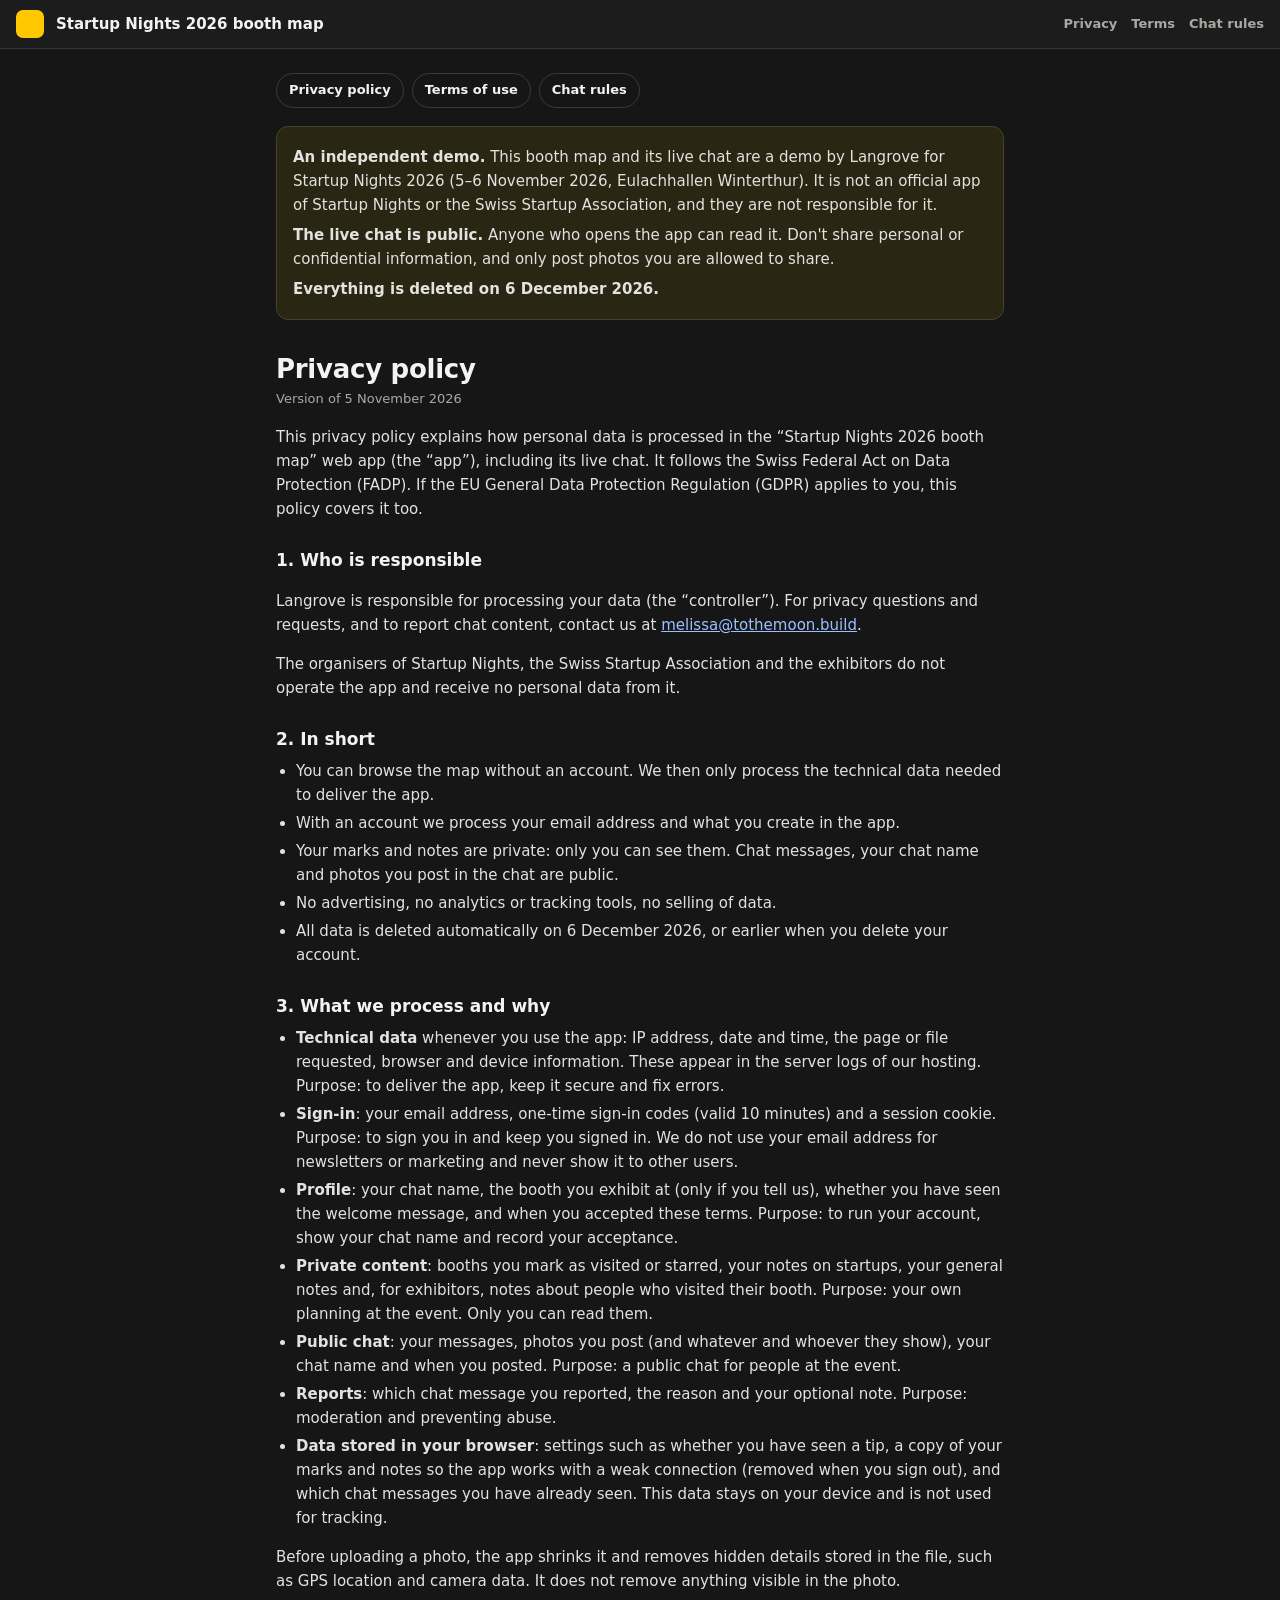
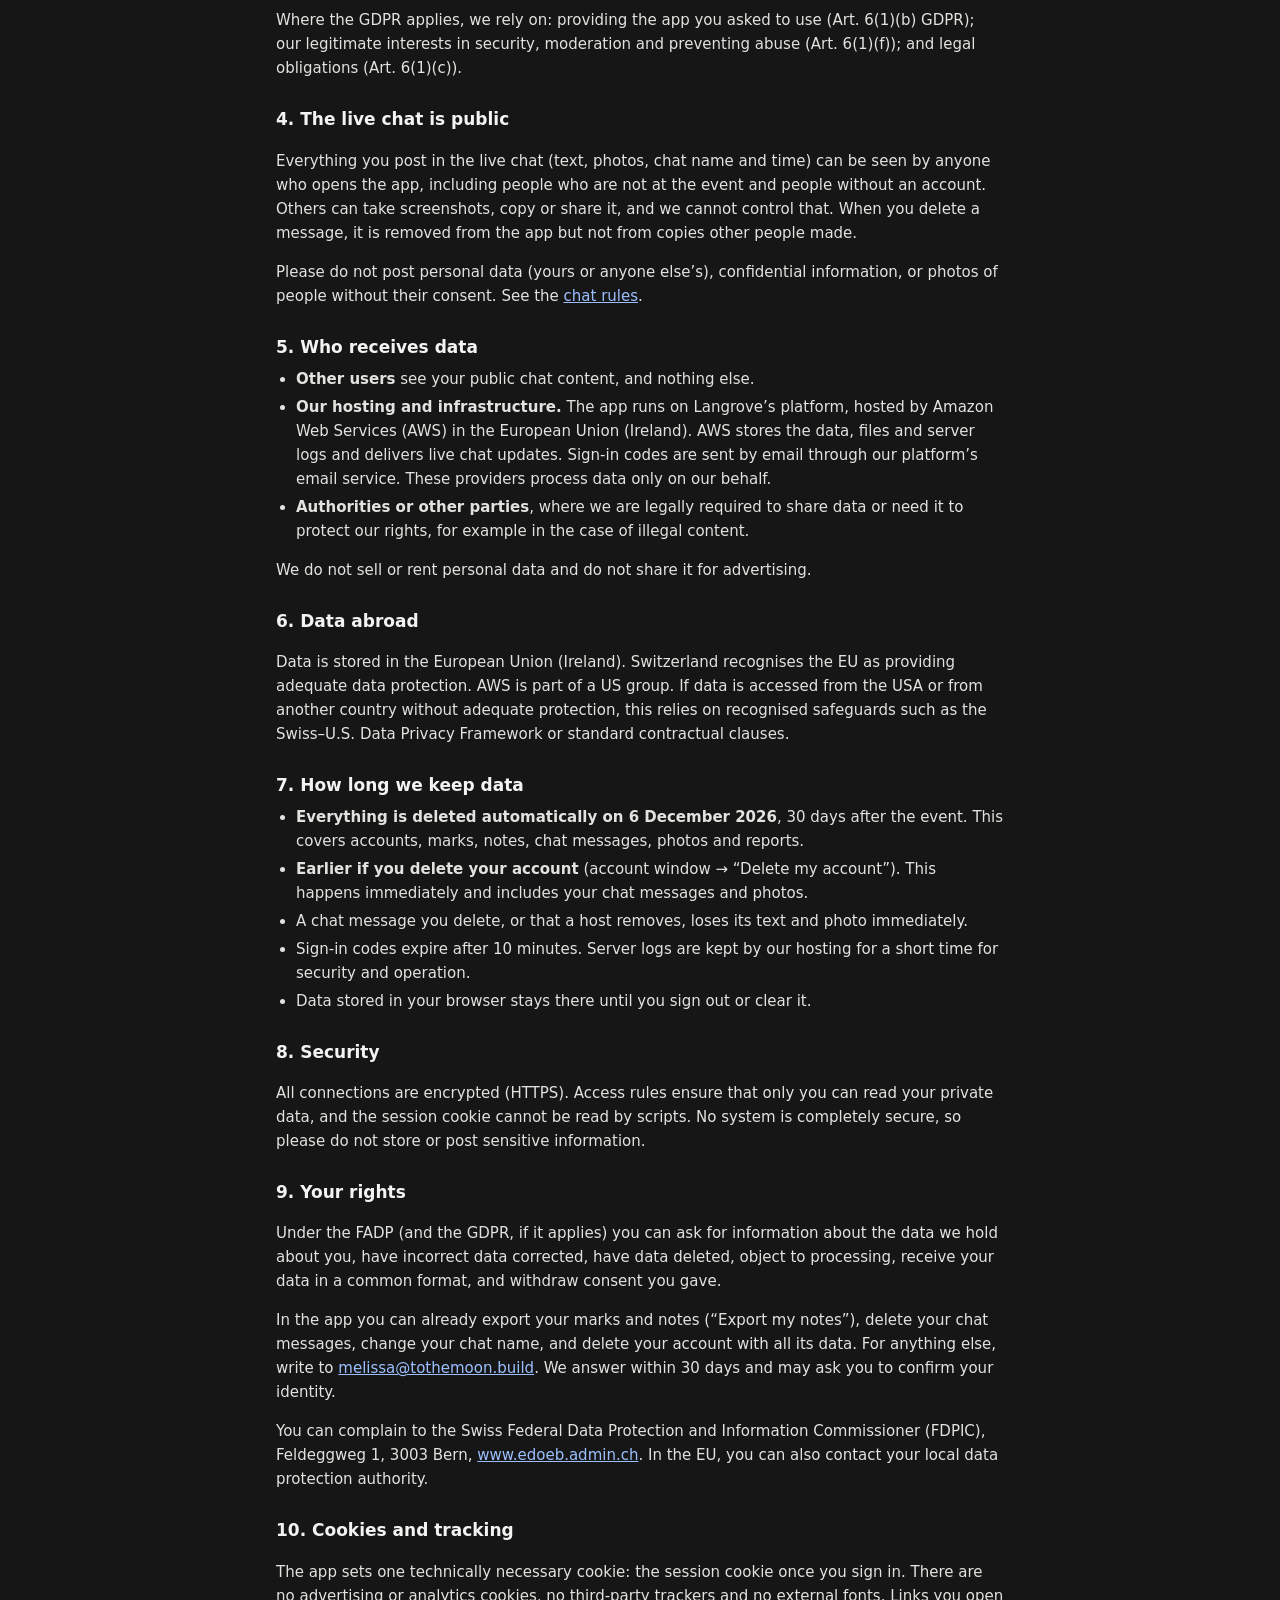
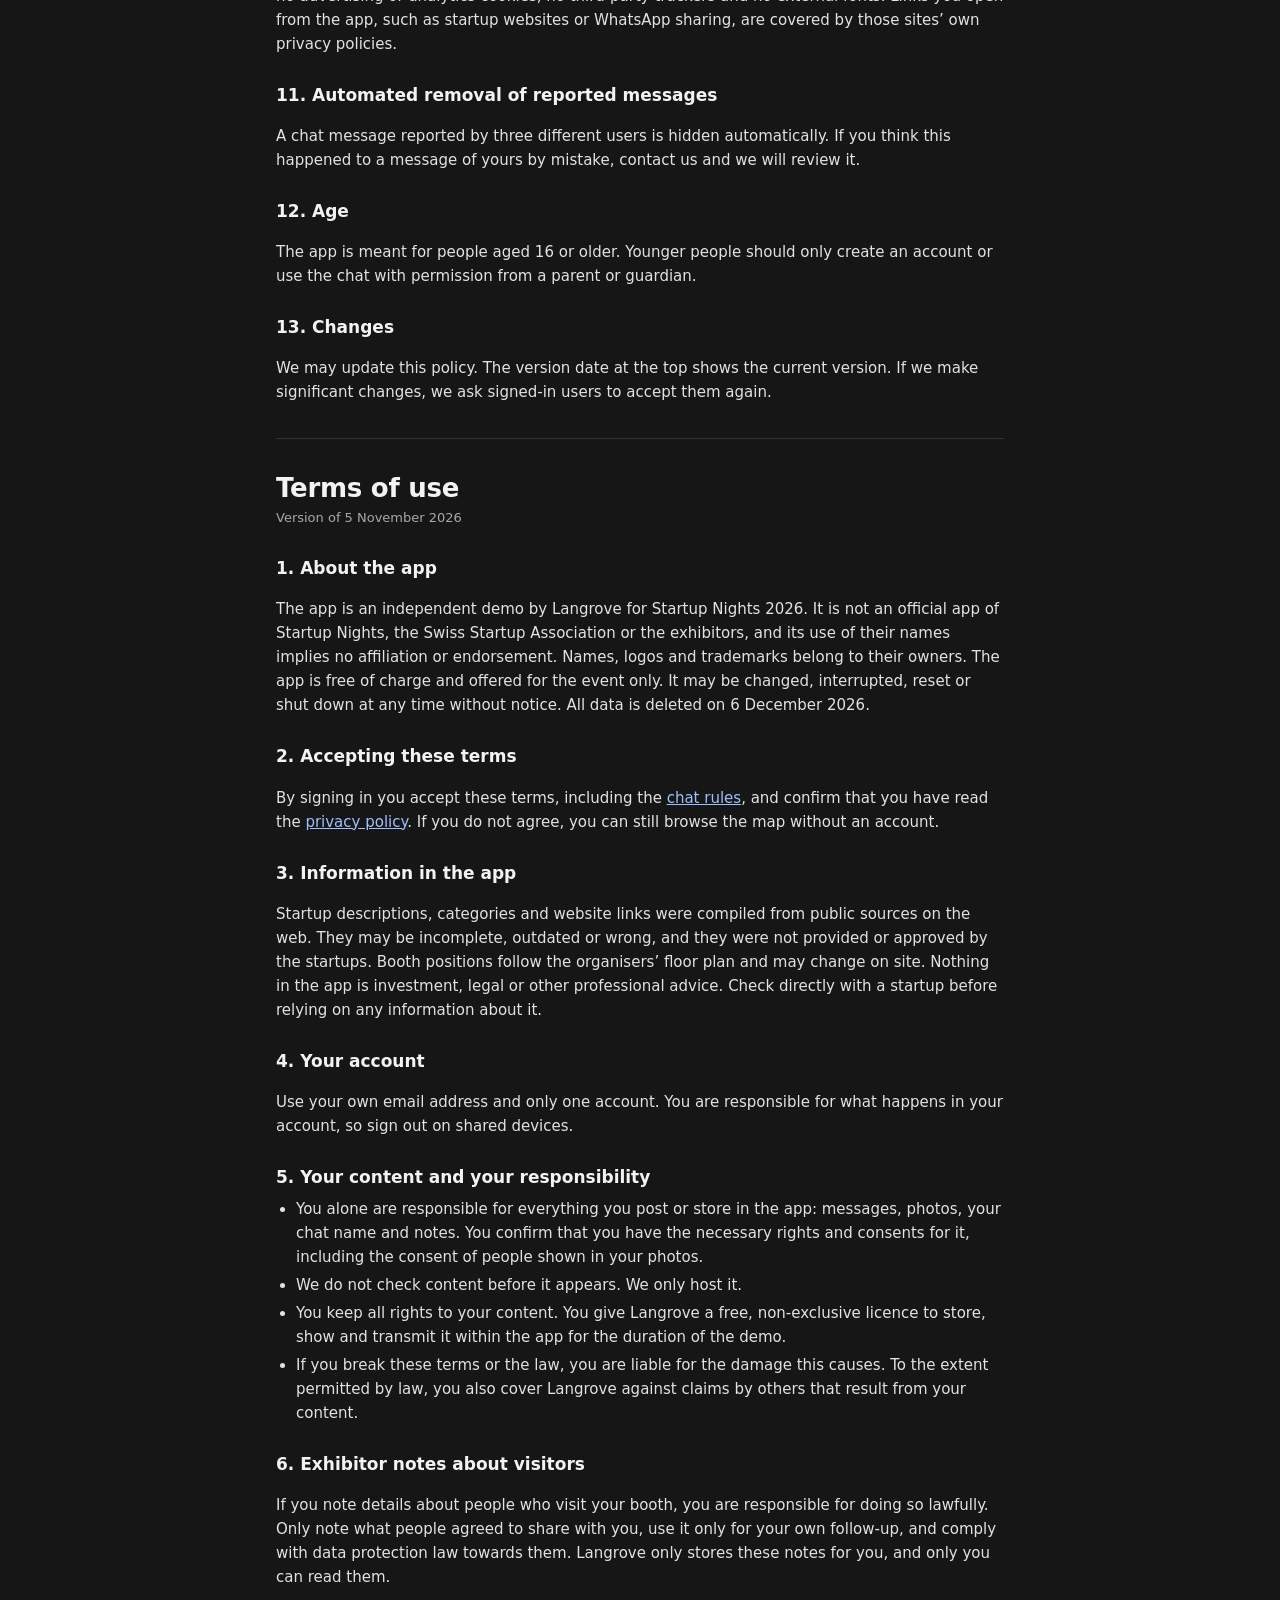
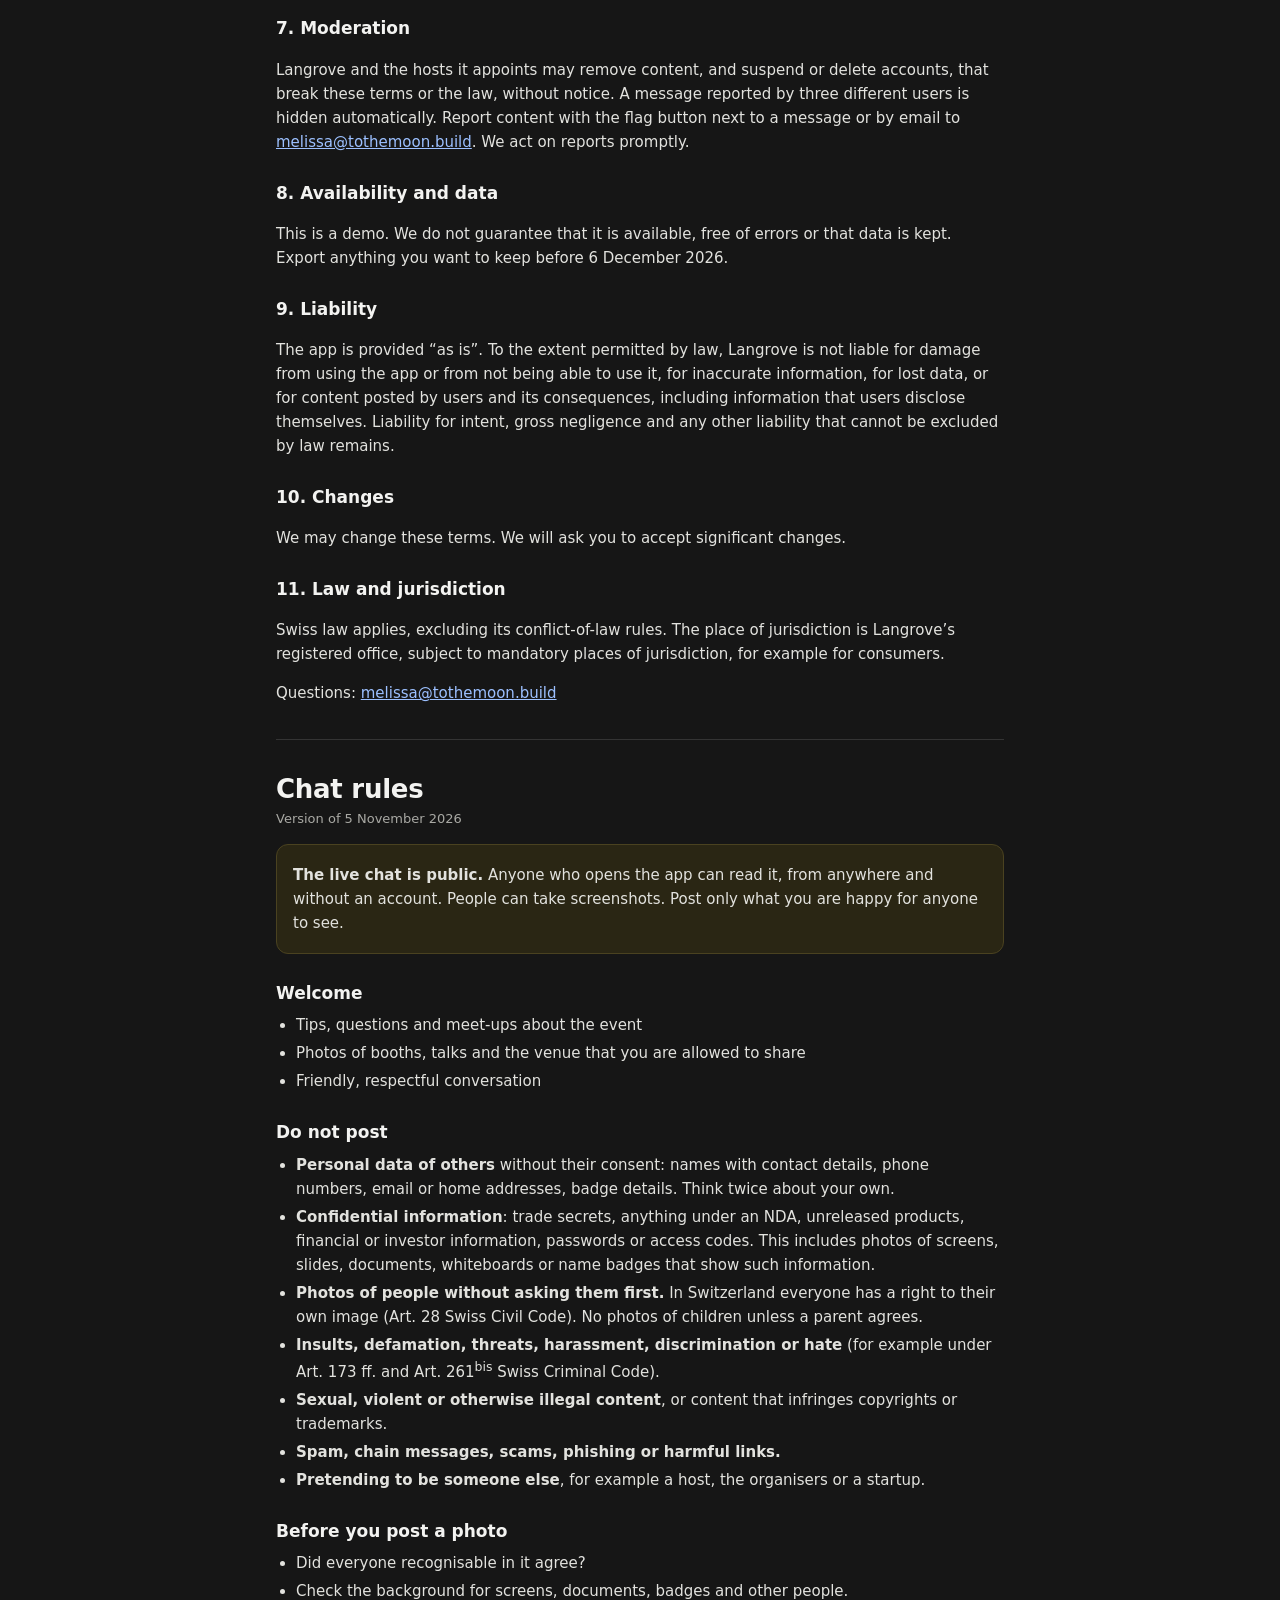
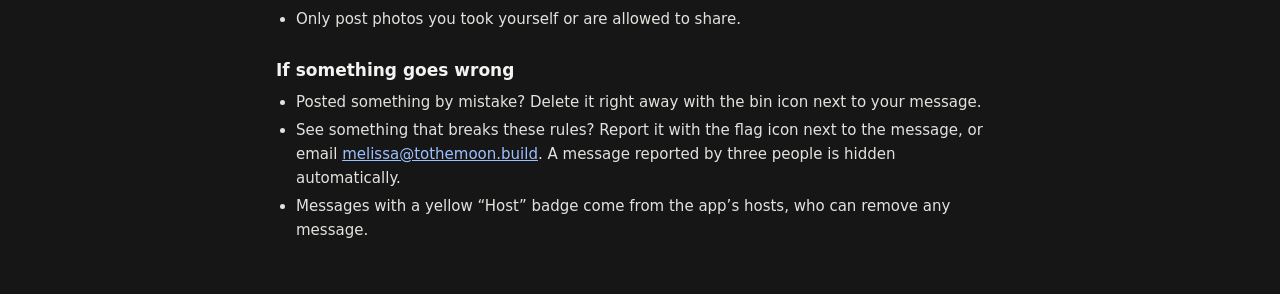
==== site/legal.html @ f0563b18 "Add privacy policy, terms, chat rules, reporting and data deletion legal.html holds a privacy policy" ====
<!doctype html>
<html lang="en">
<head>
  <meta charset="utf-8">
  <meta name="viewport" content="width=device-width, initial-scale=1, viewport-fit=cover">
  <title>Privacy, terms and chat rules · Startup Nights 2026 booth map</title>
  <meta name="description" content="Privacy policy, terms of use and chat rules of the Startup Nights 2026 booth map, an independent demo by Langrove.">
  <meta name="theme-color" content="#1c1c1c">
  <link rel="icon" href="data:image/svg+xml,%3Csvg xmlns='http://www.w3.org/2000/svg' viewBox='0 0 32 32'%3E%3Crect width='32' height='32' rx='7' fill='%231c1c1c'/%3E%3Crect x='7' y='7' width='8' height='8' rx='2' fill='%23ffc800'/%3E%3Crect x='17' y='7' width='8' height='8' rx='2' fill='%232ebd6b'/%3E%3Crect x='7' y='17' width='8' height='8' rx='2' fill='%234c8dff'/%3E%3Crect x='17' y='17' width='8' height='8' rx='2' fill='%23ffc800'/%3E%3C/svg%3E">
  <style>
    :root { color-scheme: dark; --bg: #161616; --text: #f3f3f1; --muted: #a9a9a4; --line: #343434; --accent: #ffc800; }
    * { box-sizing: border-box; }
    html { scroll-padding-top: 76px; }
    body { margin: 0; background: var(--bg); color: var(--text); font: 15px/1.6 "Inter", "Segoe UI", system-ui, -apple-system, Roboto, sans-serif; -webkit-font-smoothing: antialiased; }
    .page-head { position: sticky; top: 0; z-index: 1; display: flex; align-items: center; gap: 12px; padding: max(10px, env(safe-area-inset-top)) 16px 10px; background: #1c1c1c; border-bottom: 1px solid var(--line); }
    .page-head .mark { width: 28px; height: 28px; border-radius: 7px; background: var(--accent); flex: 0 0 auto; }
    .page-head a { color: var(--text); text-decoration: none; font-weight: 700; }
    .page-head nav { margin-left: auto; display: flex; gap: 14px; font-size: 13px; }
    .page-head nav a { color: var(--muted); font-weight: 600; }
    .wrap { max-width: 760px; margin: 0 auto; padding: 8px 16px calc(40px + env(safe-area-inset-bottom)); }
    @media (max-width: 520px) { .page-head nav { display: none; } }
  </style>
  <style id="legal-style">
    .legal-doc h1 { font-size: 26px; line-height: 1.2; margin: 34px 0 4px; letter-spacing: -0.01em; }
    .legal-doc h1:first-child { margin-top: 18px; }
    .legal-doc h2 { font-size: 17px; margin: 26px 0 6px; }
    .legal-doc p, .legal-doc li { color: #e2e2de; }
    .legal-doc ul { padding-left: 20px; margin: 6px 0 12px; }
    .legal-doc li { margin: 4px 0; }
    .legal-doc a { color: #9cc0ff; }
    .legal-doc .version { color: var(--muted, #a9a9a4); font-size: 13px; margin: 0 0 14px; }
    .legal-doc .box { border: 1px solid #4a4220; background: #2a2614; border-radius: 12px; padding: 12px 16px; margin: 14px 0; }
    .legal-doc .box p { margin: 6px 0; }
    .legal-doc .toc { display: flex; flex-wrap: wrap; gap: 8px; margin: 12px 0 4px; padding: 0; list-style: none; }
    .legal-doc .toc a { display: inline-block; padding: 6px 12px; border: 1px solid #3a3a3a; border-radius: 99px; color: var(--text, #f3f3f1); text-decoration: none; font-size: 13px; font-weight: 600; }
    .legal-doc hr { border: 0; border-top: 1px solid #343434; margin: 34px 0 0; }
  </style>
</head>
<body>
  <header class="page-head">
    <span class="mark" aria-hidden="true"></span>
    <a href="./">Startup Nights 2026 booth map</a>
    <nav aria-label="Sections"><a href="#privacy">Privacy</a><a href="#terms">Terms</a><a href="#chat-rules">Chat rules</a></nav>
  </header>
  <div class="wrap">
  <main id="legal" class="legal-doc">

<ul class="toc" aria-label="Contents">
  <li><a href="#privacy">Privacy policy</a></li>
  <li><a href="#terms">Terms of use</a></li>
  <li><a href="#chat-rules">Chat rules</a></li>
</ul>

<div class="box">
  <p><strong>An independent demo.</strong> This booth map and its live chat are a demo by Langrove for Startup Nights 2026 (5–6 November 2026, Eulachhallen Winterthur). It is not an official app of Startup Nights or the Swiss Startup Association, and they are not responsible for it.</p>
  <p><strong>The live chat is public.</strong> Anyone who opens the app can read it. Don't share personal or confidential information, and only post photos you are allowed to share.</p>
  <p><strong>Everything is deleted on 6 December 2026.</strong></p>
</div>

<!-- ============================== PRIVACY ============================== -->
<h1 id="privacy">Privacy policy</h1>
<p class="version">Version of 5 November 2026</p>

<p>This privacy policy explains how personal data is processed in the “Startup Nights 2026 booth map” web app (the “app”), including its live chat. It follows the Swiss Federal Act on Data Protection (FADP). If the EU General Data Protection Regulation (GDPR) applies to you, this policy covers it too.</p>

<h2>1. Who is responsible</h2>
<p>Langrove is responsible for processing your data (the “controller”). For privacy questions and requests, and to report chat content, contact us at <a href="mailto:melissa@tothemoon.build">melissa@tothemoon.build</a>.</p>
<p>The organisers of Startup Nights, the Swiss Startup Association and the exhibitors do not operate the app and receive no personal data from it.</p>

<h2>2. In short</h2>
<ul>
  <li>You can browse the map without an account. We then only process the technical data needed to deliver the app.</li>
  <li>With an account we process your email address and what you create in the app.</li>
  <li>Your marks and notes are private: only you can see them. Chat messages, your chat name and photos you post in the chat are public.</li>
  <li>No advertising, no analytics or tracking tools, no selling of data.</li>
  <li>All data is deleted automatically on 6 December 2026, or earlier when you delete your account.</li>
</ul>

<h2>3. What we process and why</h2>
<ul>
  <li><strong>Technical data</strong> whenever you use the app: IP address, date and time, the page or file requested, browser and device information. These appear in the server logs of our hosting. Purpose: to deliver the app, keep it secure and fix errors.</li>
  <li><strong>Sign-in</strong>: your email address, one-time sign-in codes (valid 10 minutes) and a session cookie. Purpose: to sign you in and keep you signed in. We do not use your email address for newsletters or marketing and never show it to other users.</li>
  <li><strong>Profile</strong>: your chat name, the booth you exhibit at (only if you tell us), whether you have seen the welcome message, and when you accepted these terms. Purpose: to run your account, show your chat name and record your acceptance.</li>
  <li><strong>Private content</strong>: booths you mark as visited or starred, your notes on startups, your general notes and, for exhibitors, notes about people who visited their booth. Purpose: your own planning at the event. Only you can read them.</li>
  <li><strong>Public chat</strong>: your messages, photos you post (and whatever and whoever they show), your chat name and when you posted. Purpose: a public chat for people at the event.</li>
  <li><strong>Reports</strong>: which chat message you reported, the reason and your optional note. Purpose: moderation and preventing abuse.</li>
  <li><strong>Data stored in your browser</strong>: settings such as whether you have seen a tip, a copy of your marks and notes so the app works with a weak connection (removed when you sign out), and which chat messages you have already seen. This data stays on your device and is not used for tracking.</li>
</ul>
<p>Before uploading a photo, the app shrinks it and removes hidden details stored in the file, such as GPS location and camera data. It does not remove anything visible in the photo.</p>
<p>Where the GDPR applies, we rely on: providing the app you asked to use (Art. 6(1)(b) GDPR); our legitimate interests in security, moderation and preventing abuse (Art. 6(1)(f)); and legal obligations (Art. 6(1)(c)).</p>

<h2>4. The live chat is public</h2>
<p>Everything you post in the live chat (text, photos, chat name and time) can be seen by anyone who opens the app, including people who are not at the event and people without an account. Others can take screenshots, copy or share it, and we cannot control that. When you delete a message, it is removed from the app but not from copies other people made.</p>
<p>Please do not post personal data (yours or anyone else’s), confidential information, or photos of people without their consent. See the <a href="#chat-rules">chat rules</a>.</p>

<h2>5. Who receives data</h2>
<ul>
  <li><strong>Other users</strong> see your public chat content, and nothing else.</li>
  <li><strong>Our hosting and infrastructure.</strong> The app runs on Langrove’s platform, hosted by Amazon Web Services (AWS) in the European Union (Ireland). AWS stores the data, files and server logs and delivers live chat updates. Sign-in codes are sent by email through our platform’s email service. These providers process data only on our behalf.</li>
  <li><strong>Authorities or other parties</strong>, where we are legally required to share data or need it to protect our rights, for example in the case of illegal content.</li>
</ul>
<p>We do not sell or rent personal data and do not share it for advertising.</p>

<h2>6. Data abroad</h2>
<p>Data is stored in the European Union (Ireland). Switzerland recognises the EU as providing adequate data protection. AWS is part of a US group. If data is accessed from the USA or from another country without adequate protection, this relies on recognised safeguards such as the Swiss–U.S. Data Privacy Framework or standard contractual clauses.</p>

<h2>7. How long we keep data</h2>
<ul>
  <li><strong>Everything is deleted automatically on 6 December 2026</strong>, 30 days after the event. This covers accounts, marks, notes, chat messages, photos and reports.</li>
  <li><strong>Earlier if you delete your account</strong> (account window → “Delete my account”). This happens immediately and includes your chat messages and photos.</li>
  <li>A chat message you delete, or that a host removes, loses its text and photo immediately.</li>
  <li>Sign-in codes expire after 10 minutes. Server logs are kept by our hosting for a short time for security and operation.</li>
  <li>Data stored in your browser stays there until you sign out or clear it.</li>
</ul>

<h2>8. Security</h2>
<p>All connections are encrypted (HTTPS). Access rules ensure that only you can read your private data, and the session cookie cannot be read by scripts. No system is completely secure, so please do not store or post sensitive information.</p>

<h2>9. Your rights</h2>
<p>Under the FADP (and the GDPR, if it applies) you can ask for information about the data we hold about you, have incorrect data corrected, have data deleted, object to processing, receive your data in a common format, and withdraw consent you gave.</p>
<p>In the app you can already export your marks and notes (“Export my notes”), delete your chat messages, change your chat name, and delete your account with all its data. For anything else, write to <a href="mailto:melissa@tothemoon.build">melissa@tothemoon.build</a>. We answer within 30 days and may ask you to confirm your identity.</p>
<p>You can complain to the Swiss Federal Data Protection and Information Commissioner (FDPIC), Feldeggweg 1, 3003 Bern, <a href="https://www.edoeb.admin.ch" target="_blank" rel="noopener">www.edoeb.admin.ch</a>. In the EU, you can also contact your local data protection authority.</p>

<h2>10. Cookies and tracking</h2>
<p>The app sets one technically necessary cookie: the session cookie once you sign in. There are no advertising or analytics cookies, no third-party trackers and no external fonts. Links you open from the app, such as startup websites or WhatsApp sharing, are covered by those sites’ own privacy policies.</p>

<h2>11. Automated removal of reported messages</h2>
<p>A chat message reported by three different users is hidden automatically. If you think this happened to a message of yours by mistake, contact us and we will review it.</p>

<h2>12. Age</h2>
<p>The app is meant for people aged 16 or older. Younger people should only create an account or use the chat with permission from a parent or guardian.</p>

<h2>13. Changes</h2>
<p>We may update this policy. The version date at the top shows the current version. If we make significant changes, we ask signed-in users to accept them again.</p>

<hr>

<!-- ============================== TERMS ============================== -->
<h1 id="terms">Terms of use</h1>
<p class="version">Version of 5 November 2026</p>

<h2>1. About the app</h2>
<p>The app is an independent demo by Langrove for Startup Nights 2026. It is not an official app of Startup Nights, the Swiss Startup Association or the exhibitors, and its use of their names implies no affiliation or endorsement. Names, logos and trademarks belong to their owners. The app is free of charge and offered for the event only. It may be changed, interrupted, reset or shut down at any time without notice. All data is deleted on 6 December 2026.</p>

<h2>2. Accepting these terms</h2>
<p>By signing in you accept these terms, including the <a href="#chat-rules">chat rules</a>, and confirm that you have read the <a href="#privacy">privacy policy</a>. If you do not agree, you can still browse the map without an account.</p>

<h2>3. Information in the app</h2>
<p>Startup descriptions, categories and website links were compiled from public sources on the web. They may be incomplete, outdated or wrong, and they were not provided or approved by the startups. Booth positions follow the organisers’ floor plan and may change on site. Nothing in the app is investment, legal or other professional advice. Check directly with a startup before relying on any information about it.</p>

<h2>4. Your account</h2>
<p>Use your own email address and only one account. You are responsible for what happens in your account, so sign out on shared devices.</p>

<h2>5. Your content and your responsibility</h2>
<ul>
  <li>You alone are responsible for everything you post or store in the app: messages, photos, your chat name and notes. You confirm that you have the necessary rights and consents for it, including the consent of people shown in your photos.</li>
  <li>We do not check content before it appears. We only host it.</li>
  <li>You keep all rights to your content. You give Langrove a free, non-exclusive licence to store, show and transmit it within the app for the duration of the demo.</li>
  <li>If you break these terms or the law, you are liable for the damage this causes. To the extent permitted by law, you also cover Langrove against claims by others that result from your content.</li>
</ul>

<h2>6. Exhibitor notes about visitors</h2>
<p>If you note details about people who visit your booth, you are responsible for doing so lawfully. Only note what people agreed to share with you, use it only for your own follow-up, and comply with data protection law towards them. Langrove only stores these notes for you, and only you can read them.</p>

<h2>7. Moderation</h2>
<p>Langrove and the hosts it appoints may remove content, and suspend or delete accounts, that break these terms or the law, without notice. A message reported by three different users is hidden automatically. Report content with the flag button next to a message or by email to <a href="mailto:melissa@tothemoon.build">melissa@tothemoon.build</a>. We act on reports promptly.</p>

<h2>8. Availability and data</h2>
<p>This is a demo. We do not guarantee that it is available, free of errors or that data is kept. Export anything you want to keep before 6 December 2026.</p>

<h2>9. Liability</h2>
<p>The app is provided “as is”. To the extent permitted by law, Langrove is not liable for damage from using the app or from not being able to use it, for inaccurate information, for lost data, or for content posted by users and its consequences, including information that users disclose themselves. Liability for intent, gross negligence and any other liability that cannot be excluded by law remains.</p>

<h2>10. Changes</h2>
<p>We may change these terms. We will ask you to accept significant changes.</p>

<h2>11. Law and jurisdiction</h2>
<p>Swiss law applies, excluding its conflict-of-law rules. The place of jurisdiction is Langrove’s registered office, subject to mandatory places of jurisdiction, for example for consumers.</p>

<p>Questions: <a href="mailto:melissa@tothemoon.build">melissa@tothemoon.build</a></p>

<hr>

<!-- ============================== CHAT RULES ============================== -->
<h1 id="chat-rules">Chat rules</h1>
<p class="version">Version of 5 November 2026</p>

<div class="box">
  <p><strong>The live chat is public.</strong> Anyone who opens the app can read it, from anywhere and without an account. People can take screenshots. Post only what you are happy for anyone to see.</p>
</div>

<h2>Welcome</h2>
<ul>
  <li>Tips, questions and meet-ups about the event</li>
  <li>Photos of booths, talks and the venue that you are allowed to share</li>
  <li>Friendly, respectful conversation</li>
</ul>

<h2>Do not post</h2>
<ul>
  <li><strong>Personal data of others</strong> without their consent: names with contact details, phone numbers, email or home addresses, badge details. Think twice about your own.</li>
  <li><strong>Confidential information</strong>: trade secrets, anything under an NDA, unreleased products, financial or investor information, passwords or access codes. This includes photos of screens, slides, documents, whiteboards or name badges that show such information.</li>
  <li><strong>Photos of people without asking them first.</strong> In Switzerland everyone has a right to their own image (Art. 28 Swiss Civil Code). No photos of children unless a parent agrees.</li>
  <li><strong>Insults, defamation, threats, harassment, discrimination or hate</strong> (for example under Art. 173 ff. and Art. 261<sup>bis</sup> Swiss Criminal Code).</li>
  <li><strong>Sexual, violent or otherwise illegal content</strong>, or content that infringes copyrights or trademarks.</li>
  <li><strong>Spam, chain messages, scams, phishing or harmful links.</strong></li>
  <li><strong>Pretending to be someone else</strong>, for example a host, the organisers or a startup.</li>
</ul>

<h2>Before you post a photo</h2>
<ul>
  <li>Did everyone recognisable in it agree?</li>
  <li>Check the background for screens, documents, badges and other people.</li>
  <li>Only post photos you took yourself or are allowed to share.</li>
</ul>

<h2>If something goes wrong</h2>
<ul>
  <li>Posted something by mistake? Delete it right away with the bin icon next to your message.</li>
  <li>See something that breaks these rules? Report it with the flag icon next to the message, or email <a href="mailto:melissa@tothemoon.build">melissa@tothemoon.build</a>. A message reported by three people is hidden automatically.</li>
  <li>Messages with a yellow “Host” badge come from the app’s hosts, who can remove any message.</li>
</ul>

  </main>
  </div>
</body>
</html>
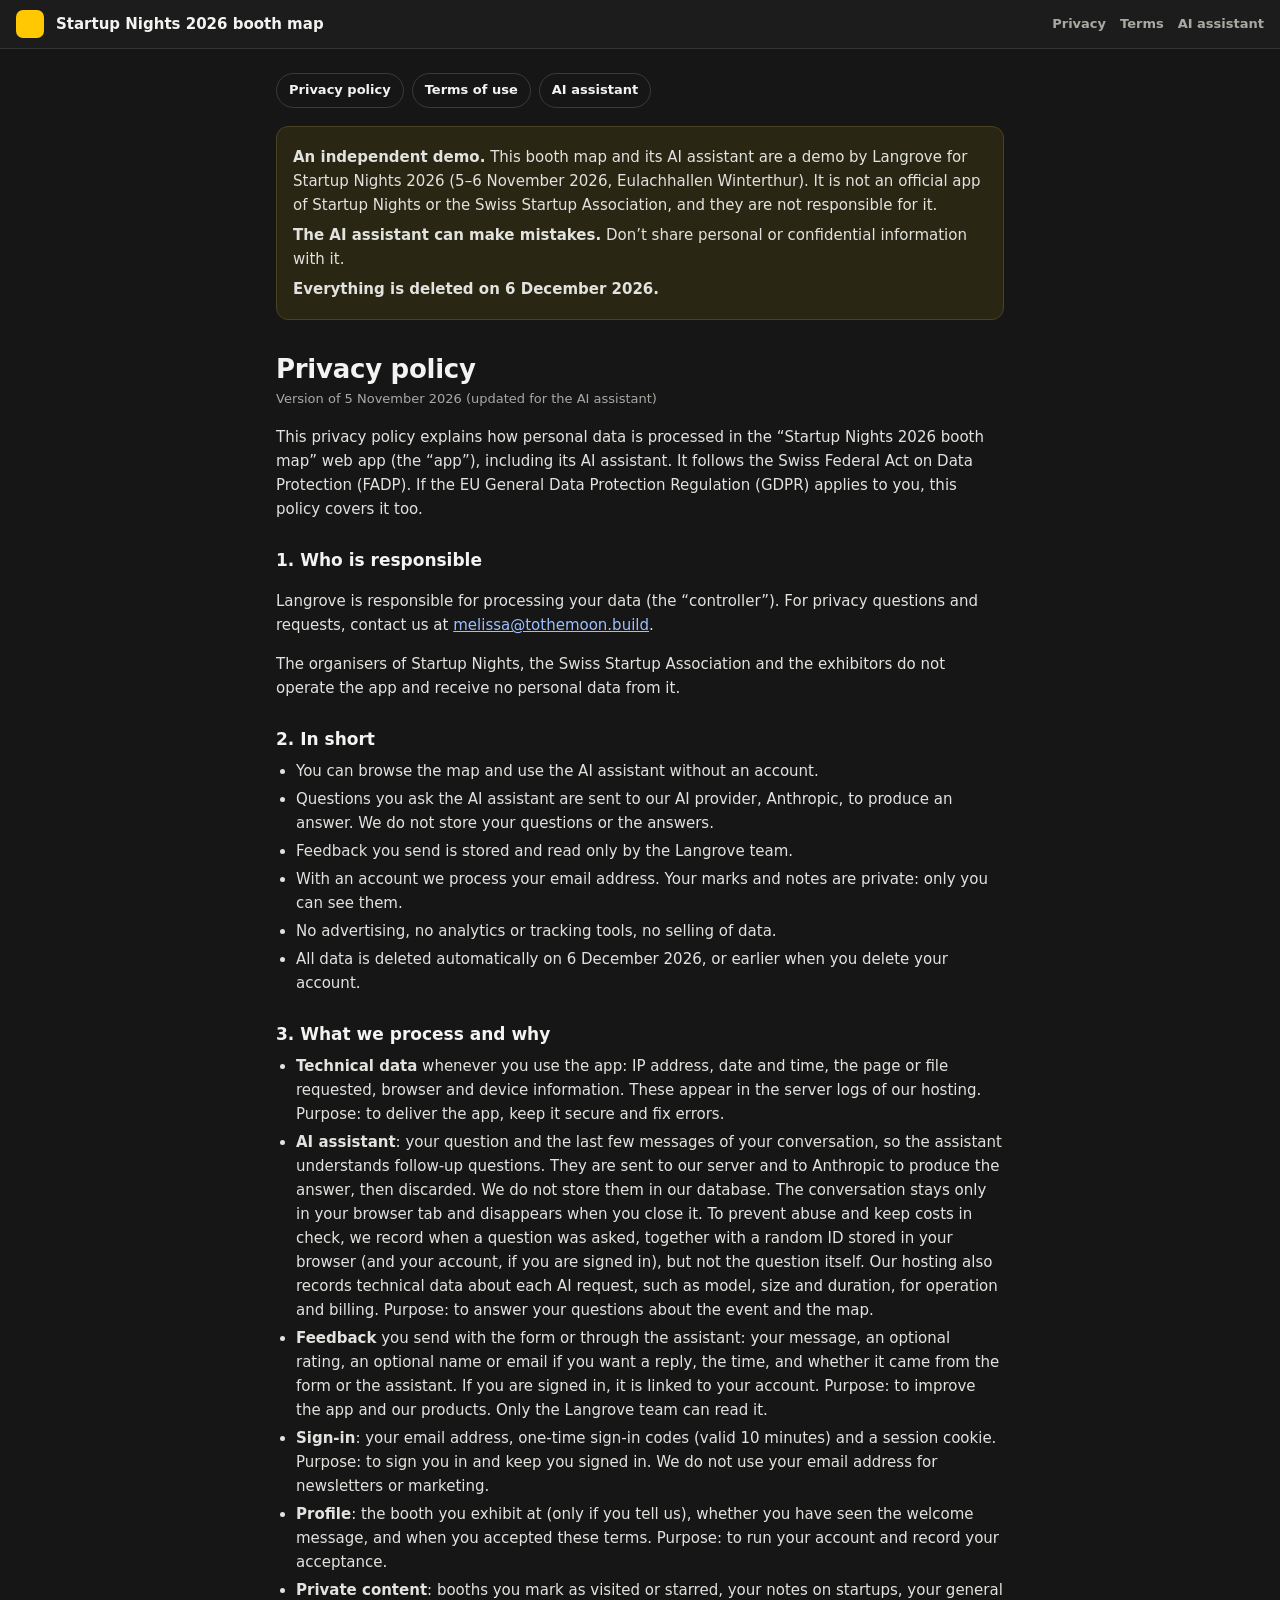
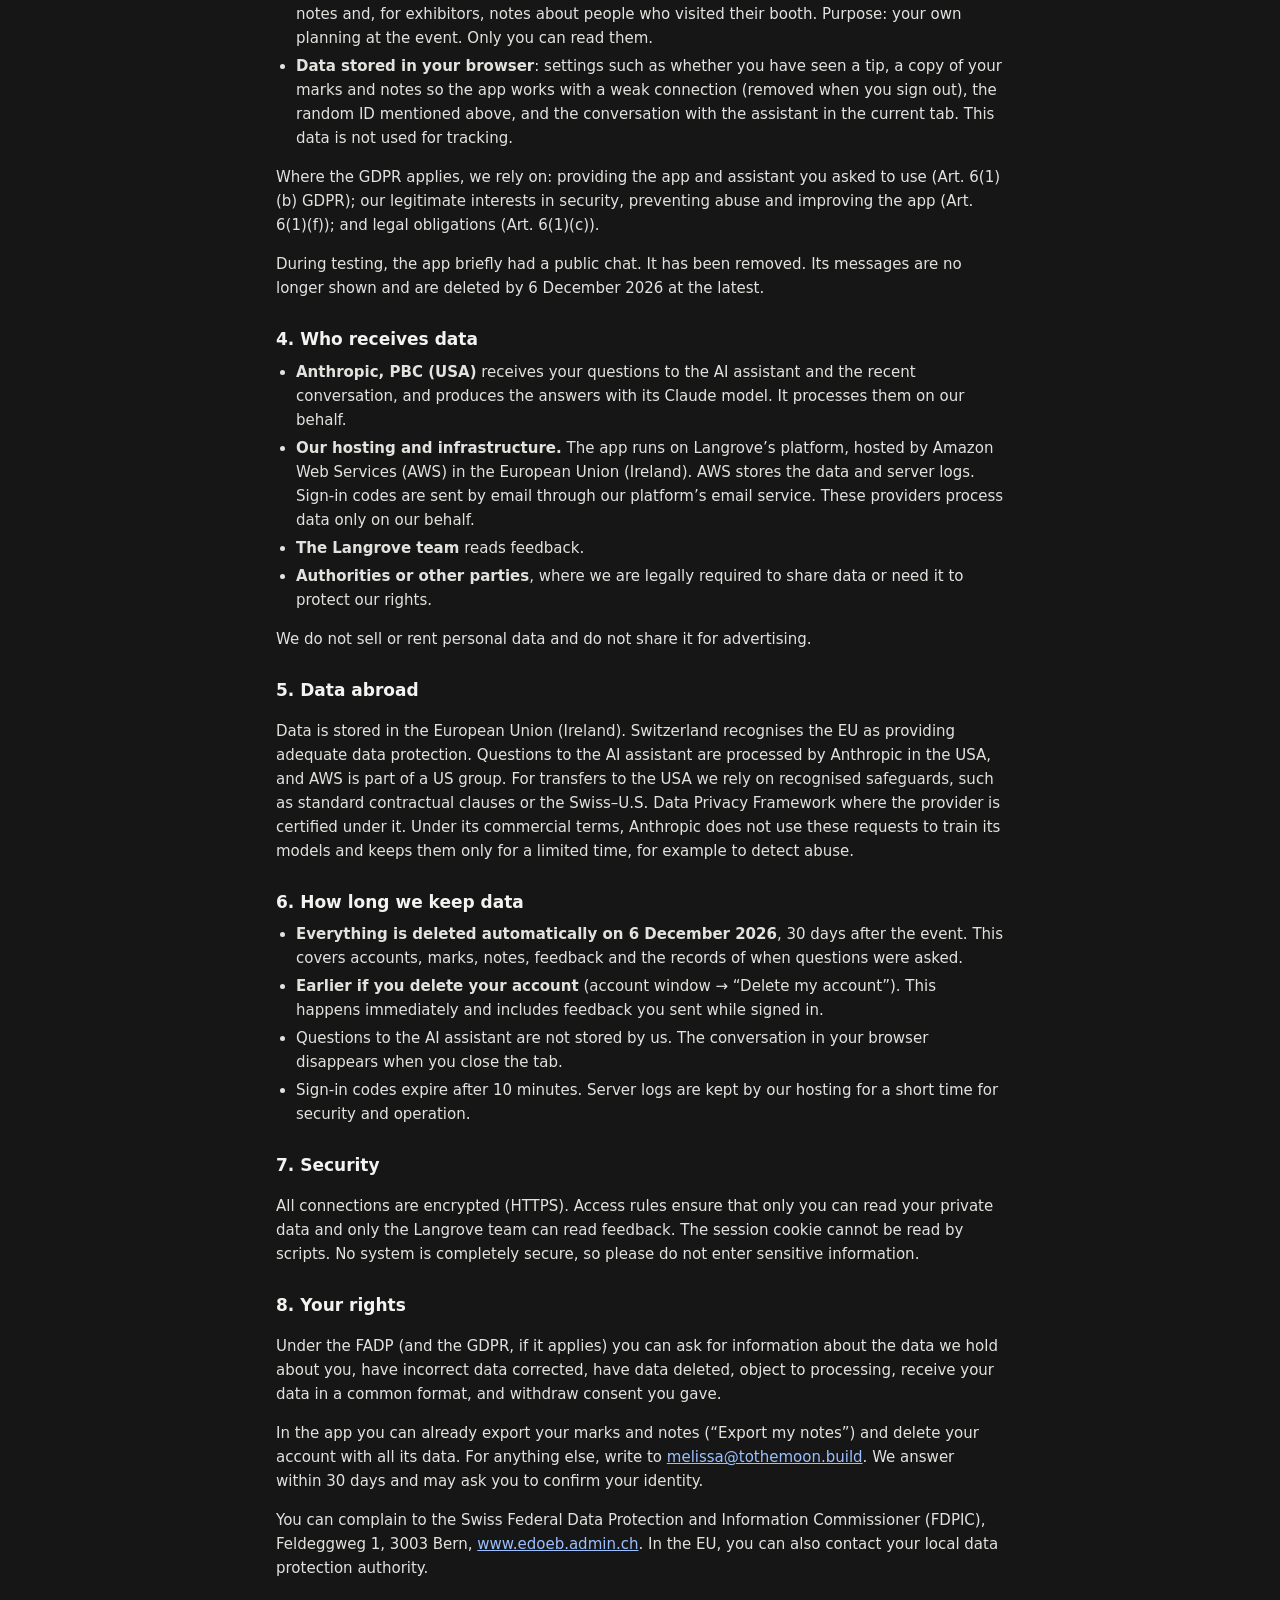
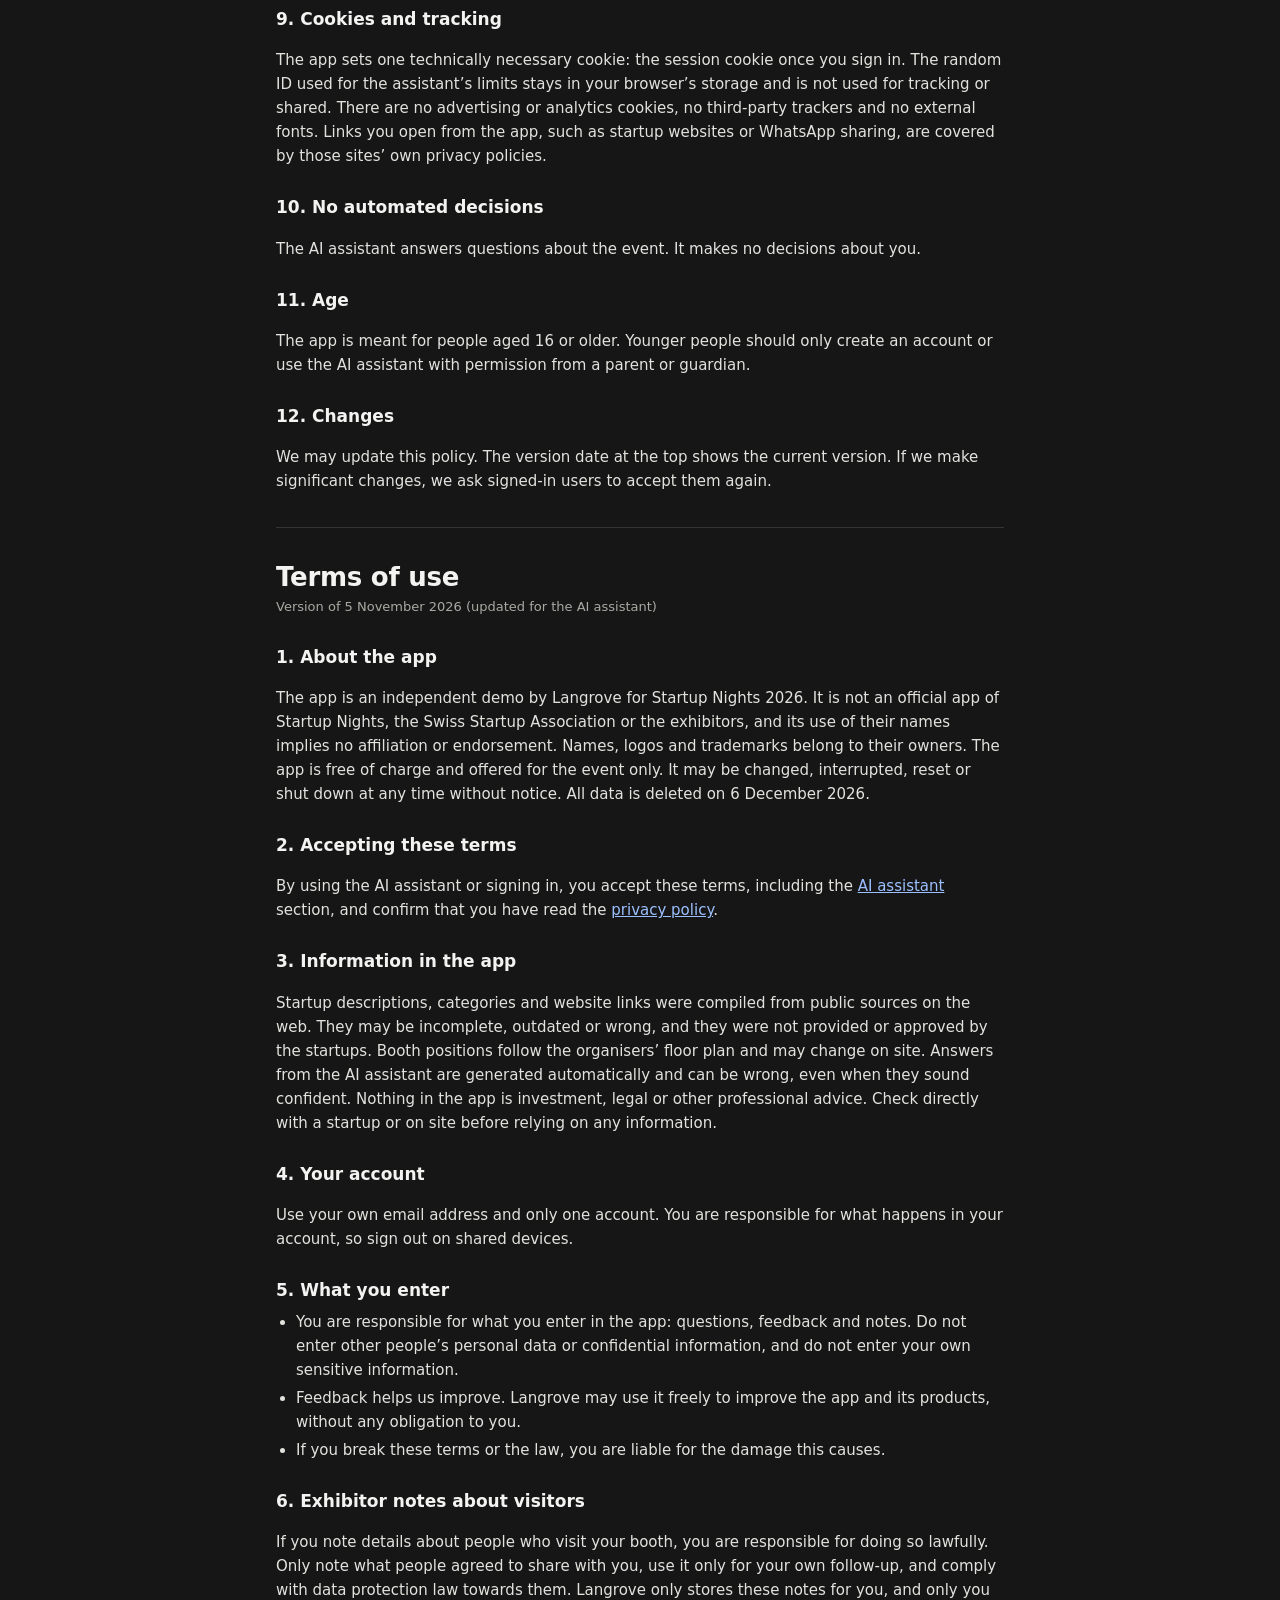
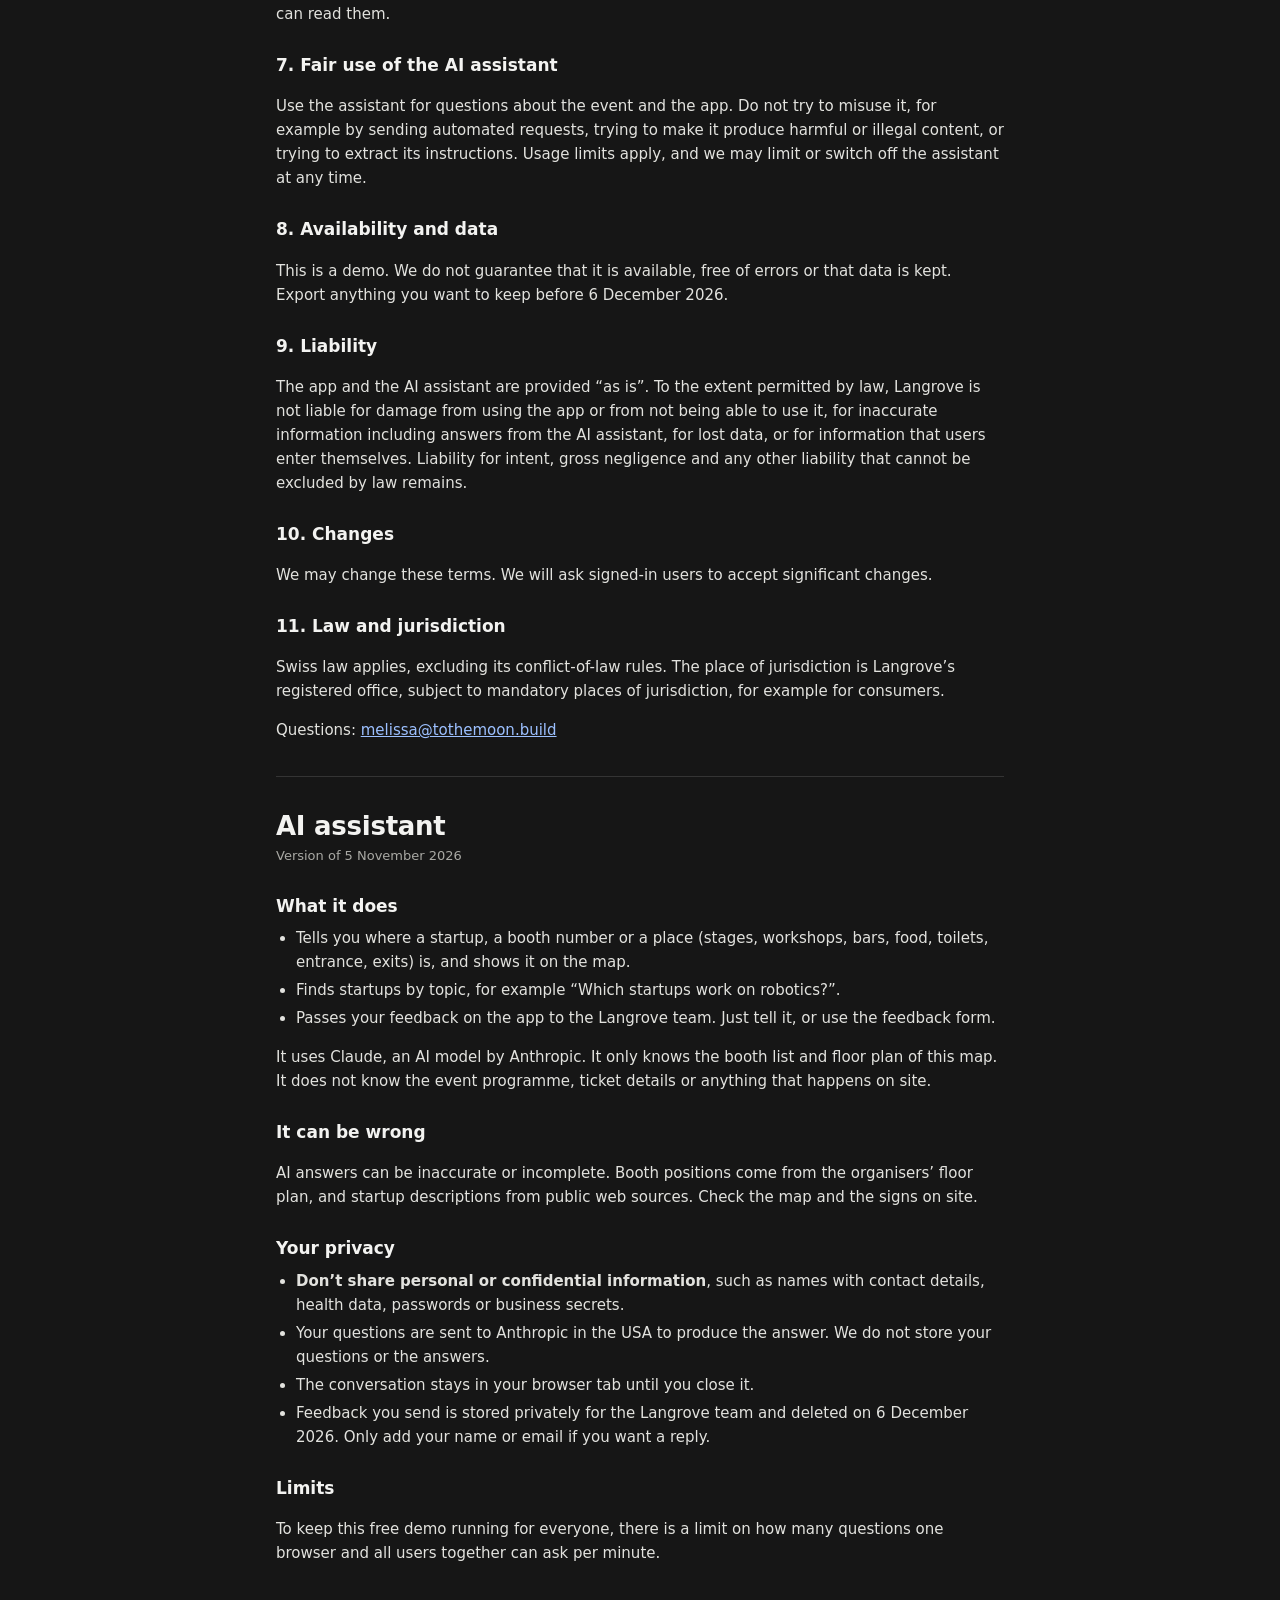
==== commit 3ed7a8b1: "Replace the public chat with an AI assistant and feedback "Ask AI" opens an assistant anyone can use" ====
--- a/site/legal.html
+++ b/site/legal.html
@@ -3,8 +3,8 @@
 <head>
   <meta charset="utf-8">
   <meta name="viewport" content="width=device-width, initial-scale=1, viewport-fit=cover">
-  <title>Privacy, terms and chat rules · Startup Nights 2026 booth map</title>
-  <meta name="description" content="Privacy policy, terms of use and chat rules of the Startup Nights 2026 booth map, an independent demo by Langrove.">
+  <title>Privacy, terms and AI assistant · Startup Nights 2026 booth map</title>
+  <meta name="description" content="Privacy policy, terms of use and AI assistant notes of the Startup Nights 2026 booth map, an independent demo by Langrove.">
   <meta name="theme-color" content="#1c1c1c">
   <link rel="icon" href="data:image/svg+xml,%3Csvg xmlns='http://www.w3.org/2000/svg' viewBox='0 0 32 32'%3E%3Crect width='32' height='32' rx='7' fill='%231c1c1c'/%3E%3Crect x='7' y='7' width='8' height='8' rx='2' fill='%23ffc800'/%3E%3Crect x='17' y='7' width='8' height='8' rx='2' fill='%232ebd6b'/%3E%3Crect x='7' y='17' width='8' height='8' rx='2' fill='%234c8dff'/%3E%3Crect x='17' y='17' width='8' height='8' rx='2' fill='%23ffc800'/%3E%3C/svg%3E">
   <style>
@@ -40,7 +40,7 @@
   <header class="page-head">
     <span class="mark" aria-hidden="true"></span>
     <a href="./">Startup Nights 2026 booth map</a>
-    <nav aria-label="Sections"><a href="#privacy">Privacy</a><a href="#terms">Terms</a><a href="#chat-rules">Chat rules</a></nav>
+    <nav aria-label="Sections"><a href="#privacy">Privacy</a><a href="#terms">Terms</a><a href="#assistant">AI assistant</a></nav>
   </header>
   <div class="wrap">
   <main id="legal" class="legal-doc">
@@ -48,30 +48,31 @@
 <ul class="toc" aria-label="Contents">
   <li><a href="#privacy">Privacy policy</a></li>
   <li><a href="#terms">Terms of use</a></li>
-  <li><a href="#chat-rules">Chat rules</a></li>
+  <li><a href="#assistant">AI assistant</a></li>
 </ul>
 
 <div class="box">
-  <p><strong>An independent demo.</strong> This booth map and its live chat are a demo by Langrove for Startup Nights 2026 (5–6 November 2026, Eulachhallen Winterthur). It is not an official app of Startup Nights or the Swiss Startup Association, and they are not responsible for it.</p>
-  <p><strong>The live chat is public.</strong> Anyone who opens the app can read it. Don't share personal or confidential information, and only post photos you are allowed to share.</p>
+  <p><strong>An independent demo.</strong> This booth map and its AI assistant are a demo by Langrove for Startup Nights 2026 (5–6 November 2026, Eulachhallen Winterthur). It is not an official app of Startup Nights or the Swiss Startup Association, and they are not responsible for it.</p>
+  <p><strong>The AI assistant can make mistakes.</strong> Don’t share personal or confidential information with it.</p>
   <p><strong>Everything is deleted on 6 December 2026.</strong></p>
 </div>
 
 <!-- ============================== PRIVACY ============================== -->
 <h1 id="privacy">Privacy policy</h1>
-<p class="version">Version of 5 November 2026</p>
-
-<p>This privacy policy explains how personal data is processed in the “Startup Nights 2026 booth map” web app (the “app”), including its live chat. It follows the Swiss Federal Act on Data Protection (FADP). If the EU General Data Protection Regulation (GDPR) applies to you, this policy covers it too.</p>
+<p class="version">Version of 5 November 2026 (updated for the AI assistant)</p>
+
+<p>This privacy policy explains how personal data is processed in the “Startup Nights 2026 booth map” web app (the “app”), including its AI assistant. It follows the Swiss Federal Act on Data Protection (FADP). If the EU General Data Protection Regulation (GDPR) applies to you, this policy covers it too.</p>
 
 <h2>1. Who is responsible</h2>
-<p>Langrove is responsible for processing your data (the “controller”). For privacy questions and requests, and to report chat content, contact us at <a href="mailto:melissa@tothemoon.build">melissa@tothemoon.build</a>.</p>
+<p>Langrove is responsible for processing your data (the “controller”). For privacy questions and requests, contact us at <a href="mailto:melissa@tothemoon.build">melissa@tothemoon.build</a>.</p>
 <p>The organisers of Startup Nights, the Swiss Startup Association and the exhibitors do not operate the app and receive no personal data from it.</p>
 
 <h2>2. In short</h2>
 <ul>
-  <li>You can browse the map without an account. We then only process the technical data needed to deliver the app.</li>
-  <li>With an account we process your email address and what you create in the app.</li>
-  <li>Your marks and notes are private: only you can see them. Chat messages, your chat name and photos you post in the chat are public.</li>
+  <li>You can browse the map and use the AI assistant without an account.</li>
+  <li>Questions you ask the AI assistant are sent to our AI provider, Anthropic, to produce an answer. We do not store your questions or the answers.</li>
+  <li>Feedback you send is stored and read only by the Langrove team.</li>
+  <li>With an account we process your email address. Your marks and notes are private: only you can see them.</li>
   <li>No advertising, no analytics or tracking tools, no selling of data.</li>
   <li>All data is deleted automatically on 6 December 2026, or earlier when you delete your account.</li>
 </ul>
@@ -79,100 +80,95 @@
 <h2>3. What we process and why</h2>
 <ul>
   <li><strong>Technical data</strong> whenever you use the app: IP address, date and time, the page or file requested, browser and device information. These appear in the server logs of our hosting. Purpose: to deliver the app, keep it secure and fix errors.</li>
-  <li><strong>Sign-in</strong>: your email address, one-time sign-in codes (valid 10 minutes) and a session cookie. Purpose: to sign you in and keep you signed in. We do not use your email address for newsletters or marketing and never show it to other users.</li>
-  <li><strong>Profile</strong>: your chat name, the booth you exhibit at (only if you tell us), whether you have seen the welcome message, and when you accepted these terms. Purpose: to run your account, show your chat name and record your acceptance.</li>
+  <li><strong>AI assistant</strong>: your question and the last few messages of your conversation, so the assistant understands follow-up questions. They are sent to our server and to Anthropic to produce the answer, then discarded. We do not store them in our database. The conversation stays only in your browser tab and disappears when you close it. To prevent abuse and keep costs in check, we record when a question was asked, together with a random ID stored in your browser (and your account, if you are signed in), but not the question itself. Our hosting also records technical data about each AI request, such as model, size and duration, for operation and billing. Purpose: to answer your questions about the event and the map.</li>
+  <li><strong>Feedback</strong> you send with the form or through the assistant: your message, an optional rating, an optional name or email if you want a reply, the time, and whether it came from the form or the assistant. If you are signed in, it is linked to your account. Purpose: to improve the app and our products. Only the Langrove team can read it.</li>
+  <li><strong>Sign-in</strong>: your email address, one-time sign-in codes (valid 10 minutes) and a session cookie. Purpose: to sign you in and keep you signed in. We do not use your email address for newsletters or marketing.</li>
+  <li><strong>Profile</strong>: the booth you exhibit at (only if you tell us), whether you have seen the welcome message, and when you accepted these terms. Purpose: to run your account and record your acceptance.</li>
   <li><strong>Private content</strong>: booths you mark as visited or starred, your notes on startups, your general notes and, for exhibitors, notes about people who visited their booth. Purpose: your own planning at the event. Only you can read them.</li>
-  <li><strong>Public chat</strong>: your messages, photos you post (and whatever and whoever they show), your chat name and when you posted. Purpose: a public chat for people at the event.</li>
-  <li><strong>Reports</strong>: which chat message you reported, the reason and your optional note. Purpose: moderation and preventing abuse.</li>
-  <li><strong>Data stored in your browser</strong>: settings such as whether you have seen a tip, a copy of your marks and notes so the app works with a weak connection (removed when you sign out), and which chat messages you have already seen. This data stays on your device and is not used for tracking.</li>
-</ul>
-<p>Before uploading a photo, the app shrinks it and removes hidden details stored in the file, such as GPS location and camera data. It does not remove anything visible in the photo.</p>
-<p>Where the GDPR applies, we rely on: providing the app you asked to use (Art. 6(1)(b) GDPR); our legitimate interests in security, moderation and preventing abuse (Art. 6(1)(f)); and legal obligations (Art. 6(1)(c)).</p>
-
-<h2>4. The live chat is public</h2>
-<p>Everything you post in the live chat (text, photos, chat name and time) can be seen by anyone who opens the app, including people who are not at the event and people without an account. Others can take screenshots, copy or share it, and we cannot control that. When you delete a message, it is removed from the app but not from copies other people made.</p>
-<p>Please do not post personal data (yours or anyone else’s), confidential information, or photos of people without their consent. See the <a href="#chat-rules">chat rules</a>.</p>
-
-<h2>5. Who receives data</h2>
-<ul>
-  <li><strong>Other users</strong> see your public chat content, and nothing else.</li>
-  <li><strong>Our hosting and infrastructure.</strong> The app runs on Langrove’s platform, hosted by Amazon Web Services (AWS) in the European Union (Ireland). AWS stores the data, files and server logs and delivers live chat updates. Sign-in codes are sent by email through our platform’s email service. These providers process data only on our behalf.</li>
-  <li><strong>Authorities or other parties</strong>, where we are legally required to share data or need it to protect our rights, for example in the case of illegal content.</li>
+  <li><strong>Data stored in your browser</strong>: settings such as whether you have seen a tip, a copy of your marks and notes so the app works with a weak connection (removed when you sign out), the random ID mentioned above, and the conversation with the assistant in the current tab. This data is not used for tracking.</li>
+</ul>
+<p>Where the GDPR applies, we rely on: providing the app and assistant you asked to use (Art. 6(1)(b) GDPR); our legitimate interests in security, preventing abuse and improving the app (Art. 6(1)(f)); and legal obligations (Art. 6(1)(c)).</p>
+<p>During testing, the app briefly had a public chat. It has been removed. Its messages are no longer shown and are deleted by 6 December 2026 at the latest.</p>
+
+<h2>4. Who receives data</h2>
+<ul>
+  <li><strong>Anthropic, PBC (USA)</strong> receives your questions to the AI assistant and the recent conversation, and produces the answers with its Claude model. It processes them on our behalf.</li>
+  <li><strong>Our hosting and infrastructure.</strong> The app runs on Langrove’s platform, hosted by Amazon Web Services (AWS) in the European Union (Ireland). AWS stores the data and server logs. Sign-in codes are sent by email through our platform’s email service. These providers process data only on our behalf.</li>
+  <li><strong>The Langrove team</strong> reads feedback.</li>
+  <li><strong>Authorities or other parties</strong>, where we are legally required to share data or need it to protect our rights.</li>
 </ul>
 <p>We do not sell or rent personal data and do not share it for advertising.</p>
 
-<h2>6. Data abroad</h2>
-<p>Data is stored in the European Union (Ireland). Switzerland recognises the EU as providing adequate data protection. AWS is part of a US group. If data is accessed from the USA or from another country without adequate protection, this relies on recognised safeguards such as the Swiss–U.S. Data Privacy Framework or standard contractual clauses.</p>
-
-<h2>7. How long we keep data</h2>
-<ul>
-  <li><strong>Everything is deleted automatically on 6 December 2026</strong>, 30 days after the event. This covers accounts, marks, notes, chat messages, photos and reports.</li>
-  <li><strong>Earlier if you delete your account</strong> (account window → “Delete my account”). This happens immediately and includes your chat messages and photos.</li>
-  <li>A chat message you delete, or that a host removes, loses its text and photo immediately.</li>
+<h2>5. Data abroad</h2>
+<p>Data is stored in the European Union (Ireland). Switzerland recognises the EU as providing adequate data protection. Questions to the AI assistant are processed by Anthropic in the USA, and AWS is part of a US group. For transfers to the USA we rely on recognised safeguards, such as standard contractual clauses or the Swiss–U.S. Data Privacy Framework where the provider is certified under it. Under its commercial terms, Anthropic does not use these requests to train its models and keeps them only for a limited time, for example to detect abuse.</p>
+
+<h2>6. How long we keep data</h2>
+<ul>
+  <li><strong>Everything is deleted automatically on 6 December 2026</strong>, 30 days after the event. This covers accounts, marks, notes, feedback and the records of when questions were asked.</li>
+  <li><strong>Earlier if you delete your account</strong> (account window → “Delete my account”). This happens immediately and includes feedback you sent while signed in.</li>
+  <li>Questions to the AI assistant are not stored by us. The conversation in your browser disappears when you close the tab.</li>
   <li>Sign-in codes expire after 10 minutes. Server logs are kept by our hosting for a short time for security and operation.</li>
-  <li>Data stored in your browser stays there until you sign out or clear it.</li>
-</ul>
-
-<h2>8. Security</h2>
-<p>All connections are encrypted (HTTPS). Access rules ensure that only you can read your private data, and the session cookie cannot be read by scripts. No system is completely secure, so please do not store or post sensitive information.</p>
-
-<h2>9. Your rights</h2>
+</ul>
+
+<h2>7. Security</h2>
+<p>All connections are encrypted (HTTPS). Access rules ensure that only you can read your private data and only the Langrove team can read feedback. The session cookie cannot be read by scripts. No system is completely secure, so please do not enter sensitive information.</p>
+
+<h2>8. Your rights</h2>
 <p>Under the FADP (and the GDPR, if it applies) you can ask for information about the data we hold about you, have incorrect data corrected, have data deleted, object to processing, receive your data in a common format, and withdraw consent you gave.</p>
-<p>In the app you can already export your marks and notes (“Export my notes”), delete your chat messages, change your chat name, and delete your account with all its data. For anything else, write to <a href="mailto:melissa@tothemoon.build">melissa@tothemoon.build</a>. We answer within 30 days and may ask you to confirm your identity.</p>
+<p>In the app you can already export your marks and notes (“Export my notes”) and delete your account with all its data. For anything else, write to <a href="mailto:melissa@tothemoon.build">melissa@tothemoon.build</a>. We answer within 30 days and may ask you to confirm your identity.</p>
 <p>You can complain to the Swiss Federal Data Protection and Information Commissioner (FDPIC), Feldeggweg 1, 3003 Bern, <a href="https://www.edoeb.admin.ch" target="_blank" rel="noopener">www.edoeb.admin.ch</a>. In the EU, you can also contact your local data protection authority.</p>
 
-<h2>10. Cookies and tracking</h2>
-<p>The app sets one technically necessary cookie: the session cookie once you sign in. There are no advertising or analytics cookies, no third-party trackers and no external fonts. Links you open from the app, such as startup websites or WhatsApp sharing, are covered by those sites’ own privacy policies.</p>
-
-<h2>11. Automated removal of reported messages</h2>
-<p>A chat message reported by three different users is hidden automatically. If you think this happened to a message of yours by mistake, contact us and we will review it.</p>
-
-<h2>12. Age</h2>
-<p>The app is meant for people aged 16 or older. Younger people should only create an account or use the chat with permission from a parent or guardian.</p>
-
-<h2>13. Changes</h2>
+<h2>9. Cookies and tracking</h2>
+<p>The app sets one technically necessary cookie: the session cookie once you sign in. The random ID used for the assistant’s limits stays in your browser’s storage and is not used for tracking or shared. There are no advertising or analytics cookies, no third-party trackers and no external fonts. Links you open from the app, such as startup websites or WhatsApp sharing, are covered by those sites’ own privacy policies.</p>
+
+<h2>10. No automated decisions</h2>
+<p>The AI assistant answers questions about the event. It makes no decisions about you.</p>
+
+<h2>11. Age</h2>
+<p>The app is meant for people aged 16 or older. Younger people should only create an account or use the AI assistant with permission from a parent or guardian.</p>
+
+<h2>12. Changes</h2>
 <p>We may update this policy. The version date at the top shows the current version. If we make significant changes, we ask signed-in users to accept them again.</p>
 
 <hr>
 
 <!-- ============================== TERMS ============================== -->
 <h1 id="terms">Terms of use</h1>
-<p class="version">Version of 5 November 2026</p>
+<p class="version">Version of 5 November 2026 (updated for the AI assistant)</p>
 
 <h2>1. About the app</h2>
 <p>The app is an independent demo by Langrove for Startup Nights 2026. It is not an official app of Startup Nights, the Swiss Startup Association or the exhibitors, and its use of their names implies no affiliation or endorsement. Names, logos and trademarks belong to their owners. The app is free of charge and offered for the event only. It may be changed, interrupted, reset or shut down at any time without notice. All data is deleted on 6 December 2026.</p>
 
 <h2>2. Accepting these terms</h2>
-<p>By signing in you accept these terms, including the <a href="#chat-rules">chat rules</a>, and confirm that you have read the <a href="#privacy">privacy policy</a>. If you do not agree, you can still browse the map without an account.</p>
+<p>By using the AI assistant or signing in, you accept these terms, including the <a href="#assistant">AI assistant</a> section, and confirm that you have read the <a href="#privacy">privacy policy</a>.</p>
 
 <h2>3. Information in the app</h2>
-<p>Startup descriptions, categories and website links were compiled from public sources on the web. They may be incomplete, outdated or wrong, and they were not provided or approved by the startups. Booth positions follow the organisers’ floor plan and may change on site. Nothing in the app is investment, legal or other professional advice. Check directly with a startup before relying on any information about it.</p>
+<p>Startup descriptions, categories and website links were compiled from public sources on the web. They may be incomplete, outdated or wrong, and they were not provided or approved by the startups. Booth positions follow the organisers’ floor plan and may change on site. Answers from the AI assistant are generated automatically and can be wrong, even when they sound confident. Nothing in the app is investment, legal or other professional advice. Check directly with a startup or on site before relying on any information.</p>
 
 <h2>4. Your account</h2>
 <p>Use your own email address and only one account. You are responsible for what happens in your account, so sign out on shared devices.</p>
 
-<h2>5. Your content and your responsibility</h2>
-<ul>
-  <li>You alone are responsible for everything you post or store in the app: messages, photos, your chat name and notes. You confirm that you have the necessary rights and consents for it, including the consent of people shown in your photos.</li>
-  <li>We do not check content before it appears. We only host it.</li>
-  <li>You keep all rights to your content. You give Langrove a free, non-exclusive licence to store, show and transmit it within the app for the duration of the demo.</li>
-  <li>If you break these terms or the law, you are liable for the damage this causes. To the extent permitted by law, you also cover Langrove against claims by others that result from your content.</li>
+<h2>5. What you enter</h2>
+<ul>
+  <li>You are responsible for what you enter in the app: questions, feedback and notes. Do not enter other people’s personal data or confidential information, and do not enter your own sensitive information.</li>
+  <li>Feedback helps us improve. Langrove may use it freely to improve the app and its products, without any obligation to you.</li>
+  <li>If you break these terms or the law, you are liable for the damage this causes.</li>
 </ul>
 
 <h2>6. Exhibitor notes about visitors</h2>
 <p>If you note details about people who visit your booth, you are responsible for doing so lawfully. Only note what people agreed to share with you, use it only for your own follow-up, and comply with data protection law towards them. Langrove only stores these notes for you, and only you can read them.</p>
 
-<h2>7. Moderation</h2>
-<p>Langrove and the hosts it appoints may remove content, and suspend or delete accounts, that break these terms or the law, without notice. A message reported by three different users is hidden automatically. Report content with the flag button next to a message or by email to <a href="mailto:melissa@tothemoon.build">melissa@tothemoon.build</a>. We act on reports promptly.</p>
+<h2>7. Fair use of the AI assistant</h2>
+<p>Use the assistant for questions about the event and the app. Do not try to misuse it, for example by sending automated requests, trying to make it produce harmful or illegal content, or trying to extract its instructions. Usage limits apply, and we may limit or switch off the assistant at any time.</p>
 
 <h2>8. Availability and data</h2>
 <p>This is a demo. We do not guarantee that it is available, free of errors or that data is kept. Export anything you want to keep before 6 December 2026.</p>
 
 <h2>9. Liability</h2>
-<p>The app is provided “as is”. To the extent permitted by law, Langrove is not liable for damage from using the app or from not being able to use it, for inaccurate information, for lost data, or for content posted by users and its consequences, including information that users disclose themselves. Liability for intent, gross negligence and any other liability that cannot be excluded by law remains.</p>
+<p>The app and the AI assistant are provided “as is”. To the extent permitted by law, Langrove is not liable for damage from using the app or from not being able to use it, for inaccurate information including answers from the AI assistant, for lost data, or for information that users enter themselves. Liability for intent, gross negligence and any other liability that cannot be excluded by law remains.</p>
 
 <h2>10. Changes</h2>
-<p>We may change these terms. We will ask you to accept significant changes.</p>
+<p>We may change these terms. We will ask signed-in users to accept significant changes.</p>
 
 <h2>11. Law and jurisdiction</h2>
 <p>Swiss law applies, excluding its conflict-of-law rules. The place of jurisdiction is Langrove’s registered office, subject to mandatory places of jurisdiction, for example for consumers.</p>
@@ -181,45 +177,31 @@
 
 <hr>
 
-<!-- ============================== CHAT RULES ============================== -->
-<h1 id="chat-rules">Chat rules</h1>
+<!-- ============================== AI ASSISTANT ============================== -->
+<h1 id="assistant">AI assistant</h1>
 <p class="version">Version of 5 November 2026</p>
 
-<div class="box">
-  <p><strong>The live chat is public.</strong> Anyone who opens the app can read it, from anywhere and without an account. People can take screenshots. Post only what you are happy for anyone to see.</p>
-</div>
-
-<h2>Welcome</h2>
-<ul>
-  <li>Tips, questions and meet-ups about the event</li>
-  <li>Photos of booths, talks and the venue that you are allowed to share</li>
-  <li>Friendly, respectful conversation</li>
-</ul>
-
-<h2>Do not post</h2>
-<ul>
-  <li><strong>Personal data of others</strong> without their consent: names with contact details, phone numbers, email or home addresses, badge details. Think twice about your own.</li>
-  <li><strong>Confidential information</strong>: trade secrets, anything under an NDA, unreleased products, financial or investor information, passwords or access codes. This includes photos of screens, slides, documents, whiteboards or name badges that show such information.</li>
-  <li><strong>Photos of people without asking them first.</strong> In Switzerland everyone has a right to their own image (Art. 28 Swiss Civil Code). No photos of children unless a parent agrees.</li>
-  <li><strong>Insults, defamation, threats, harassment, discrimination or hate</strong> (for example under Art. 173 ff. and Art. 261<sup>bis</sup> Swiss Criminal Code).</li>
-  <li><strong>Sexual, violent or otherwise illegal content</strong>, or content that infringes copyrights or trademarks.</li>
-  <li><strong>Spam, chain messages, scams, phishing or harmful links.</strong></li>
-  <li><strong>Pretending to be someone else</strong>, for example a host, the organisers or a startup.</li>
-</ul>
-
-<h2>Before you post a photo</h2>
-<ul>
-  <li>Did everyone recognisable in it agree?</li>
-  <li>Check the background for screens, documents, badges and other people.</li>
-  <li>Only post photos you took yourself or are allowed to share.</li>
-</ul>
-
-<h2>If something goes wrong</h2>
-<ul>
-  <li>Posted something by mistake? Delete it right away with the bin icon next to your message.</li>
-  <li>See something that breaks these rules? Report it with the flag icon next to the message, or email <a href="mailto:melissa@tothemoon.build">melissa@tothemoon.build</a>. A message reported by three people is hidden automatically.</li>
-  <li>Messages with a yellow “Host” badge come from the app’s hosts, who can remove any message.</li>
-</ul>
+<h2>What it does</h2>
+<ul>
+  <li>Tells you where a startup, a booth number or a place (stages, workshops, bars, food, toilets, entrance, exits) is, and shows it on the map.</li>
+  <li>Finds startups by topic, for example “Which startups work on robotics?”.</li>
+  <li>Passes your feedback on the app to the Langrove team. Just tell it, or use the feedback form.</li>
+</ul>
+<p>It uses Claude, an AI model by Anthropic. It only knows the booth list and floor plan of this map. It does not know the event programme, ticket details or anything that happens on site.</p>
+
+<h2>It can be wrong</h2>
+<p>AI answers can be inaccurate or incomplete. Booth positions come from the organisers’ floor plan, and startup descriptions from public web sources. Check the map and the signs on site.</p>
+
+<h2>Your privacy</h2>
+<ul>
+  <li><strong>Don’t share personal or confidential information</strong>, such as names with contact details, health data, passwords or business secrets.</li>
+  <li>Your questions are sent to Anthropic in the USA to produce the answer. We do not store your questions or the answers.</li>
+  <li>The conversation stays in your browser tab until you close it.</li>
+  <li>Feedback you send is stored privately for the Langrove team and deleted on 6 December 2026. Only add your name or email if you want a reply.</li>
+</ul>
+
+<h2>Limits</h2>
+<p>To keep this free demo running for everyone, there is a limit on how many questions one browser and all users together can ask per minute.</p>
 
   </main>
   </div>
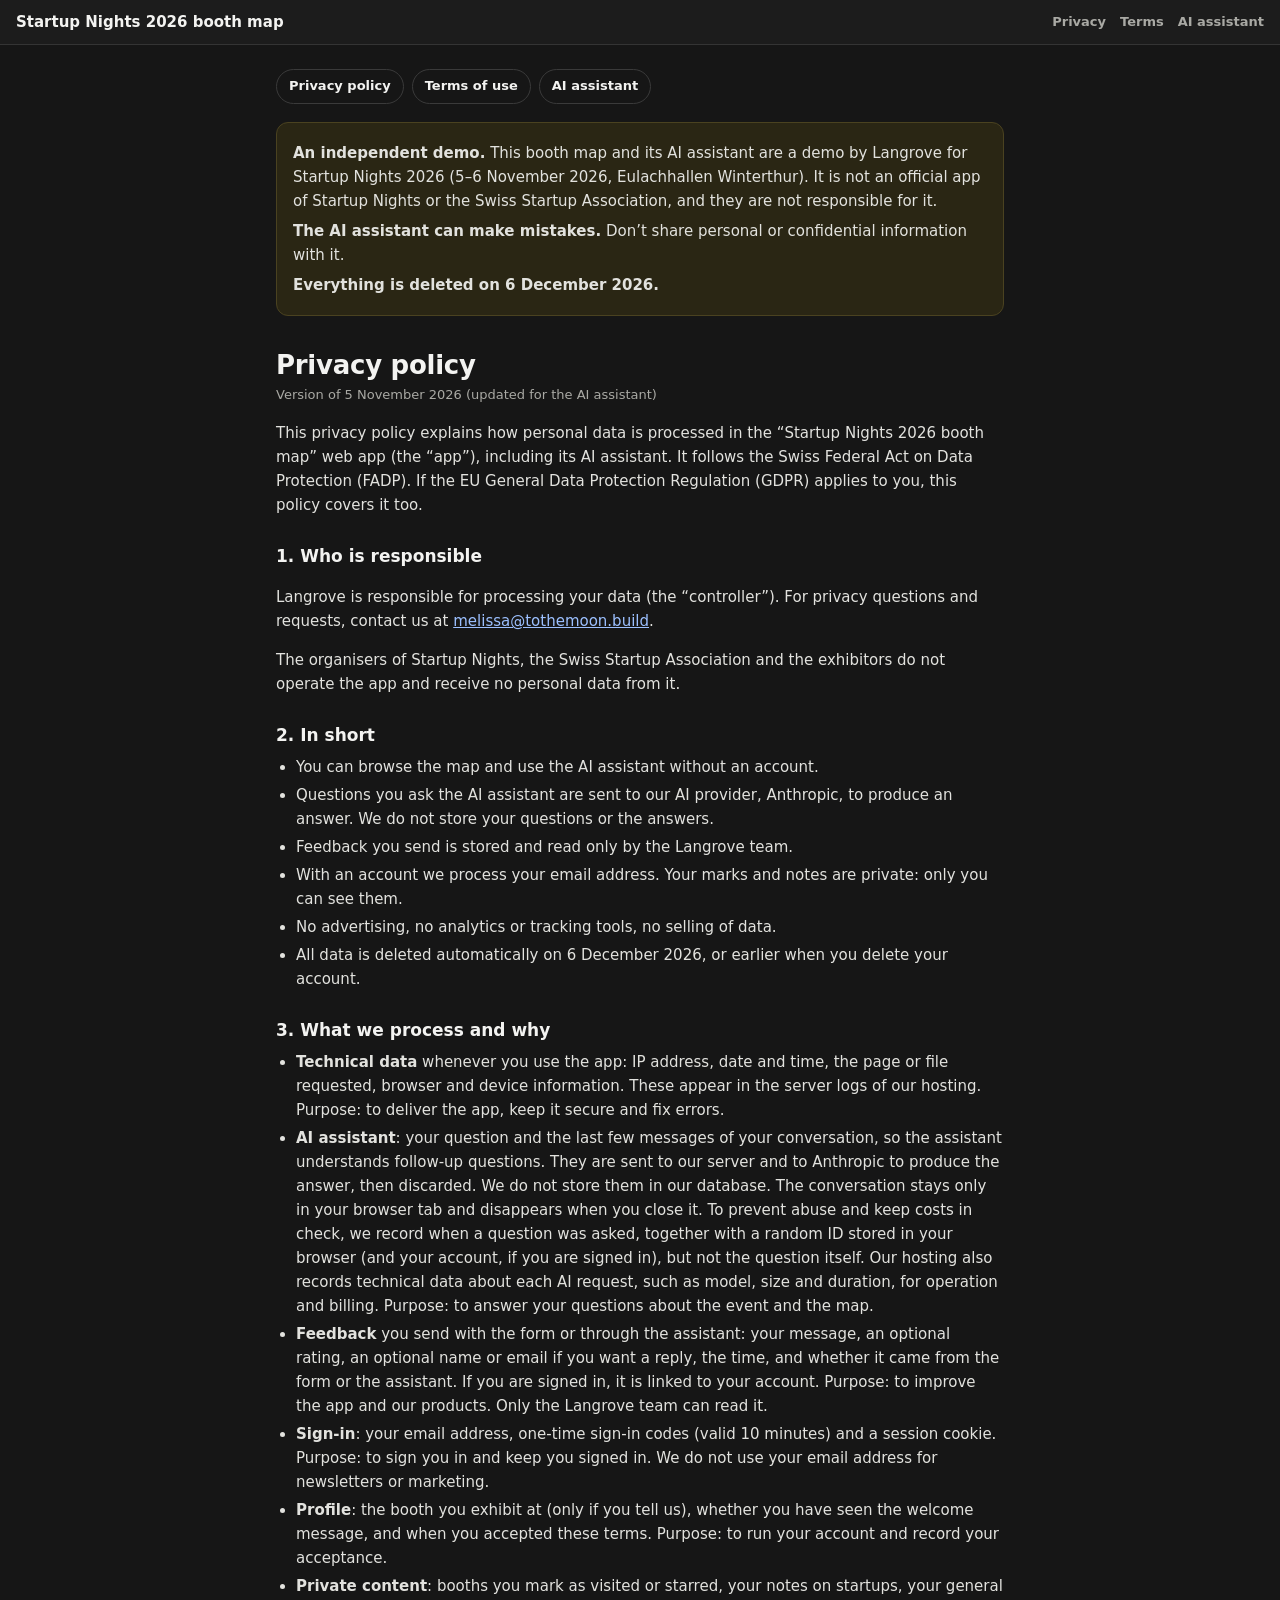
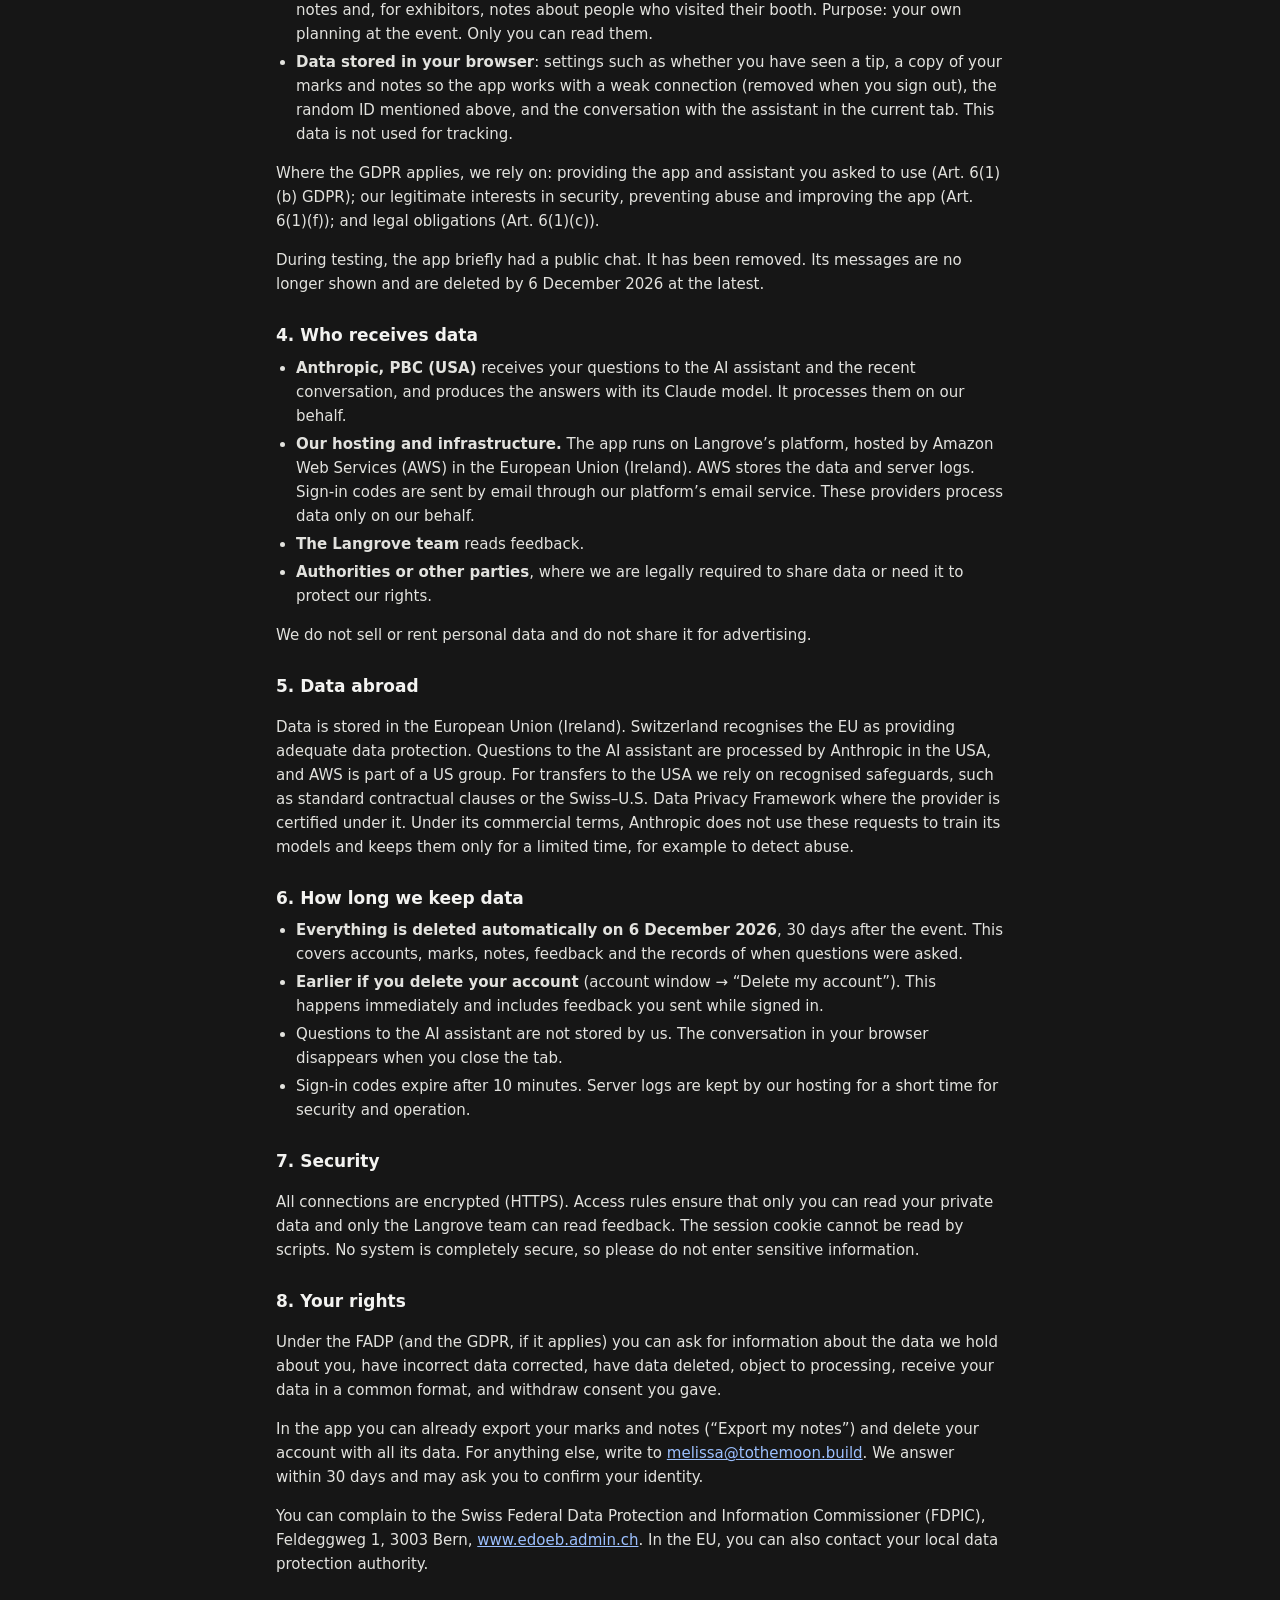
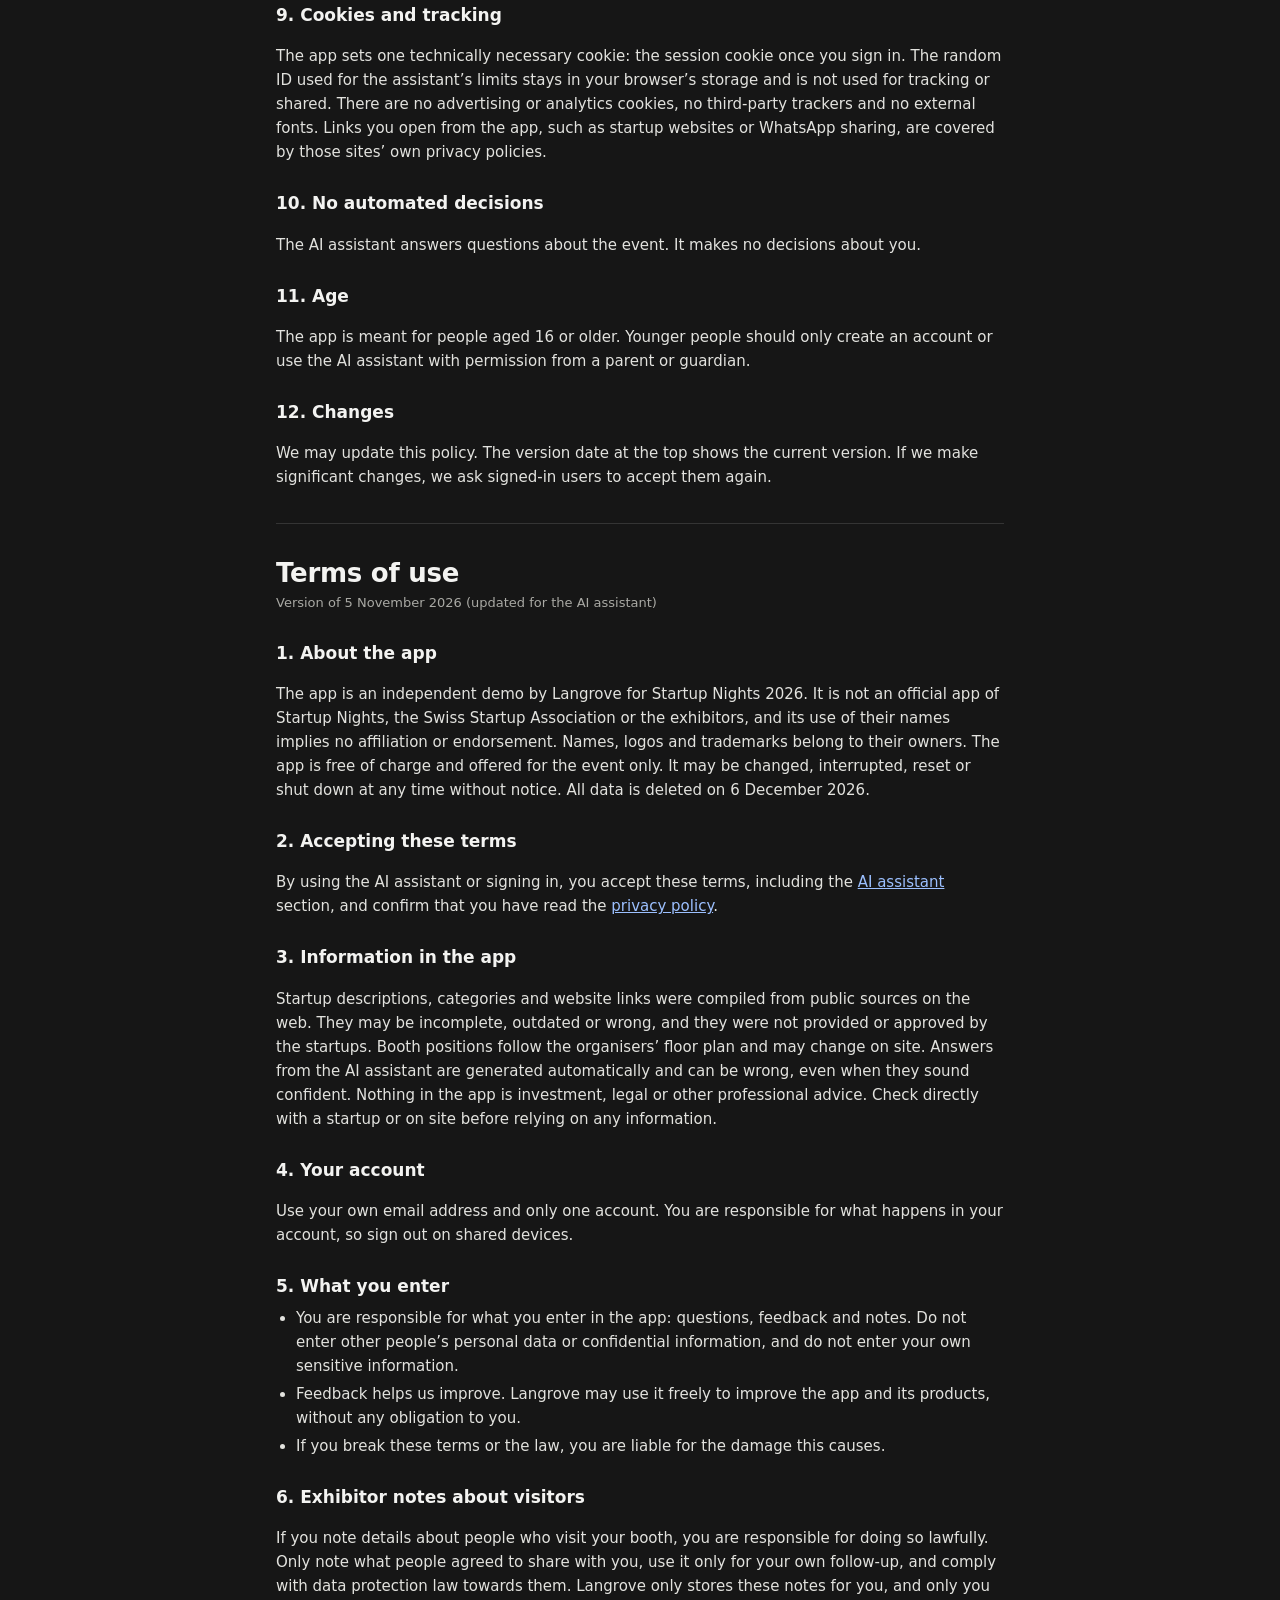
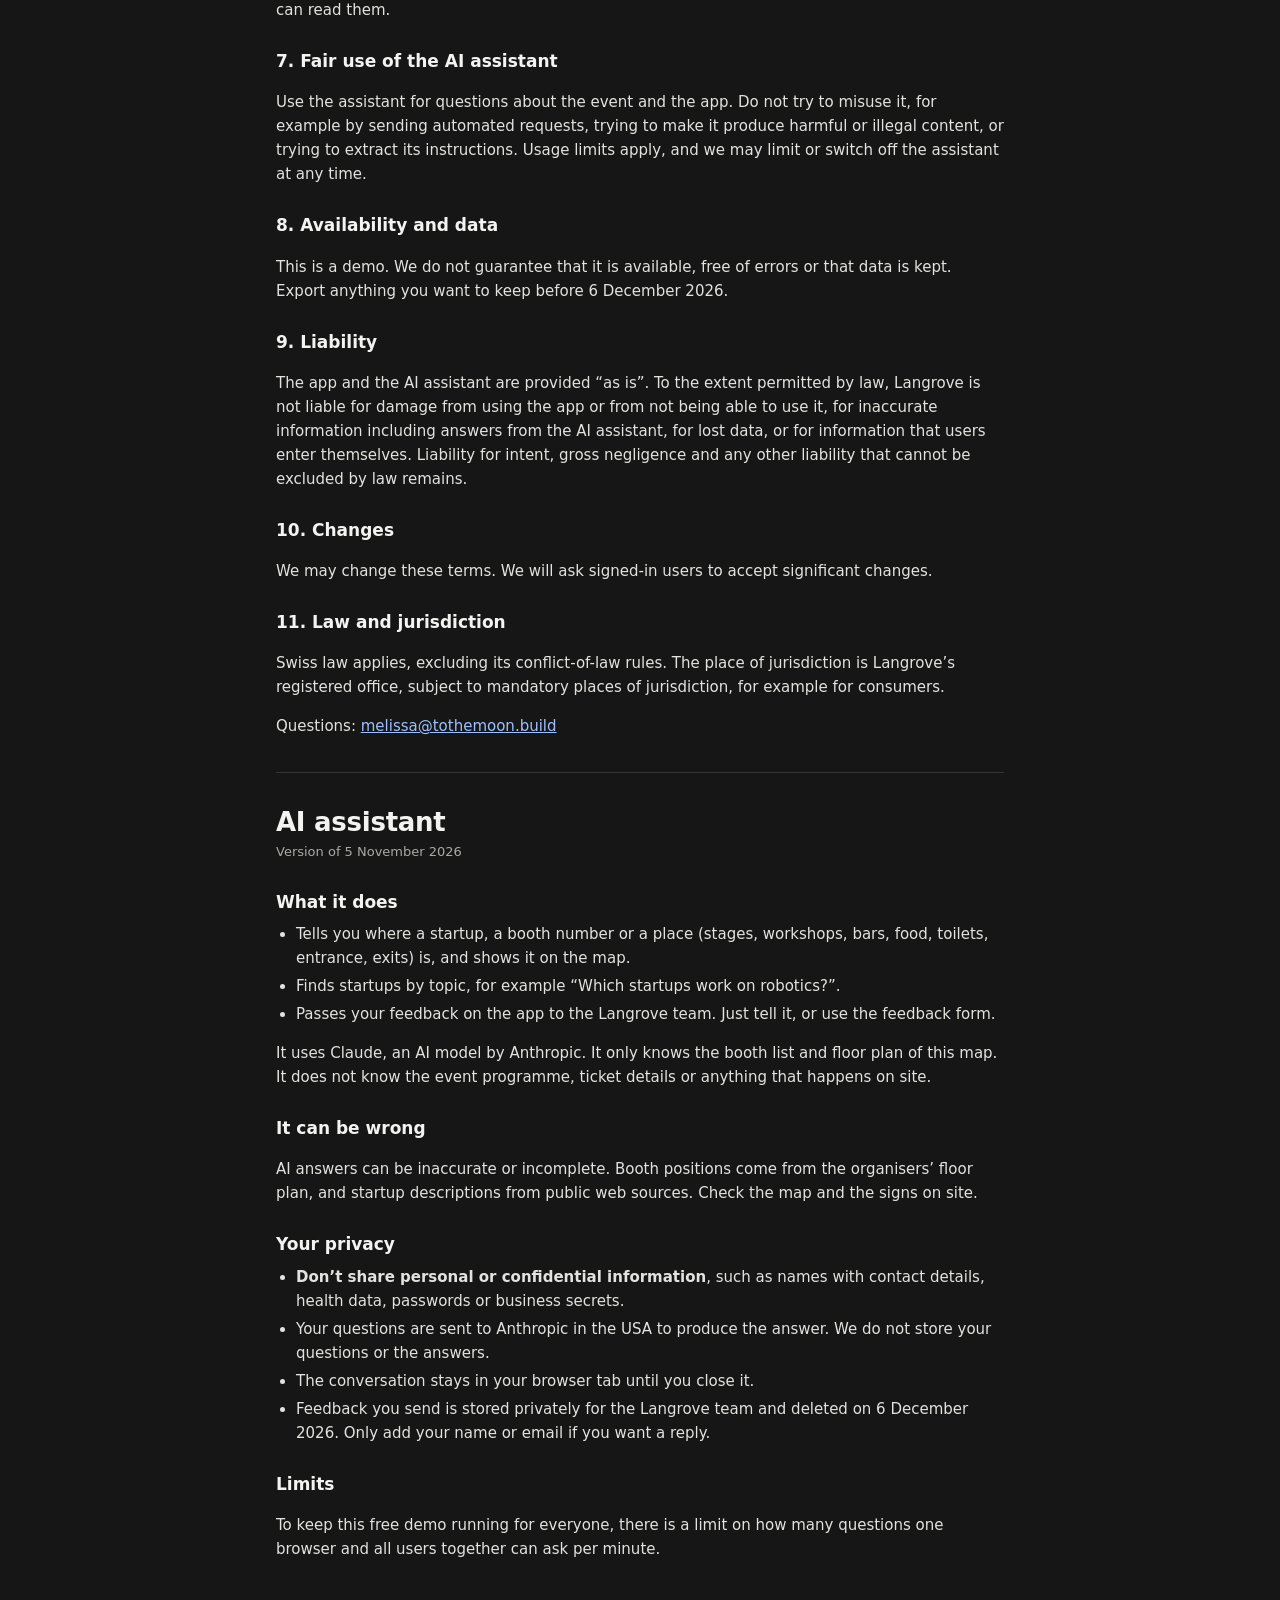
==== commit 8e88e1a3: "Remove the yellow square next to the title The header now shows only "Startup Nights 2026" and its s" ====
--- a/site/legal.html
+++ b/site/legal.html
@@ -13,7 +13,6 @@
     html { scroll-padding-top: 76px; }
     body { margin: 0; background: var(--bg); color: var(--text); font: 15px/1.6 "Inter", "Segoe UI", system-ui, -apple-system, Roboto, sans-serif; -webkit-font-smoothing: antialiased; }
     .page-head { position: sticky; top: 0; z-index: 1; display: flex; align-items: center; gap: 12px; padding: max(10px, env(safe-area-inset-top)) 16px 10px; background: #1c1c1c; border-bottom: 1px solid var(--line); }
-    .page-head .mark { width: 28px; height: 28px; border-radius: 7px; background: var(--accent); flex: 0 0 auto; }
     .page-head a { color: var(--text); text-decoration: none; font-weight: 700; }
     .page-head nav { margin-left: auto; display: flex; gap: 14px; font-size: 13px; }
     .page-head nav a { color: var(--muted); font-weight: 600; }
@@ -38,7 +37,6 @@
 </head>
 <body>
   <header class="page-head">
-    <span class="mark" aria-hidden="true"></span>
     <a href="./">Startup Nights 2026 booth map</a>
     <nav aria-label="Sections"><a href="#privacy">Privacy</a><a href="#terms">Terms</a><a href="#assistant">AI assistant</a></nav>
   </header>
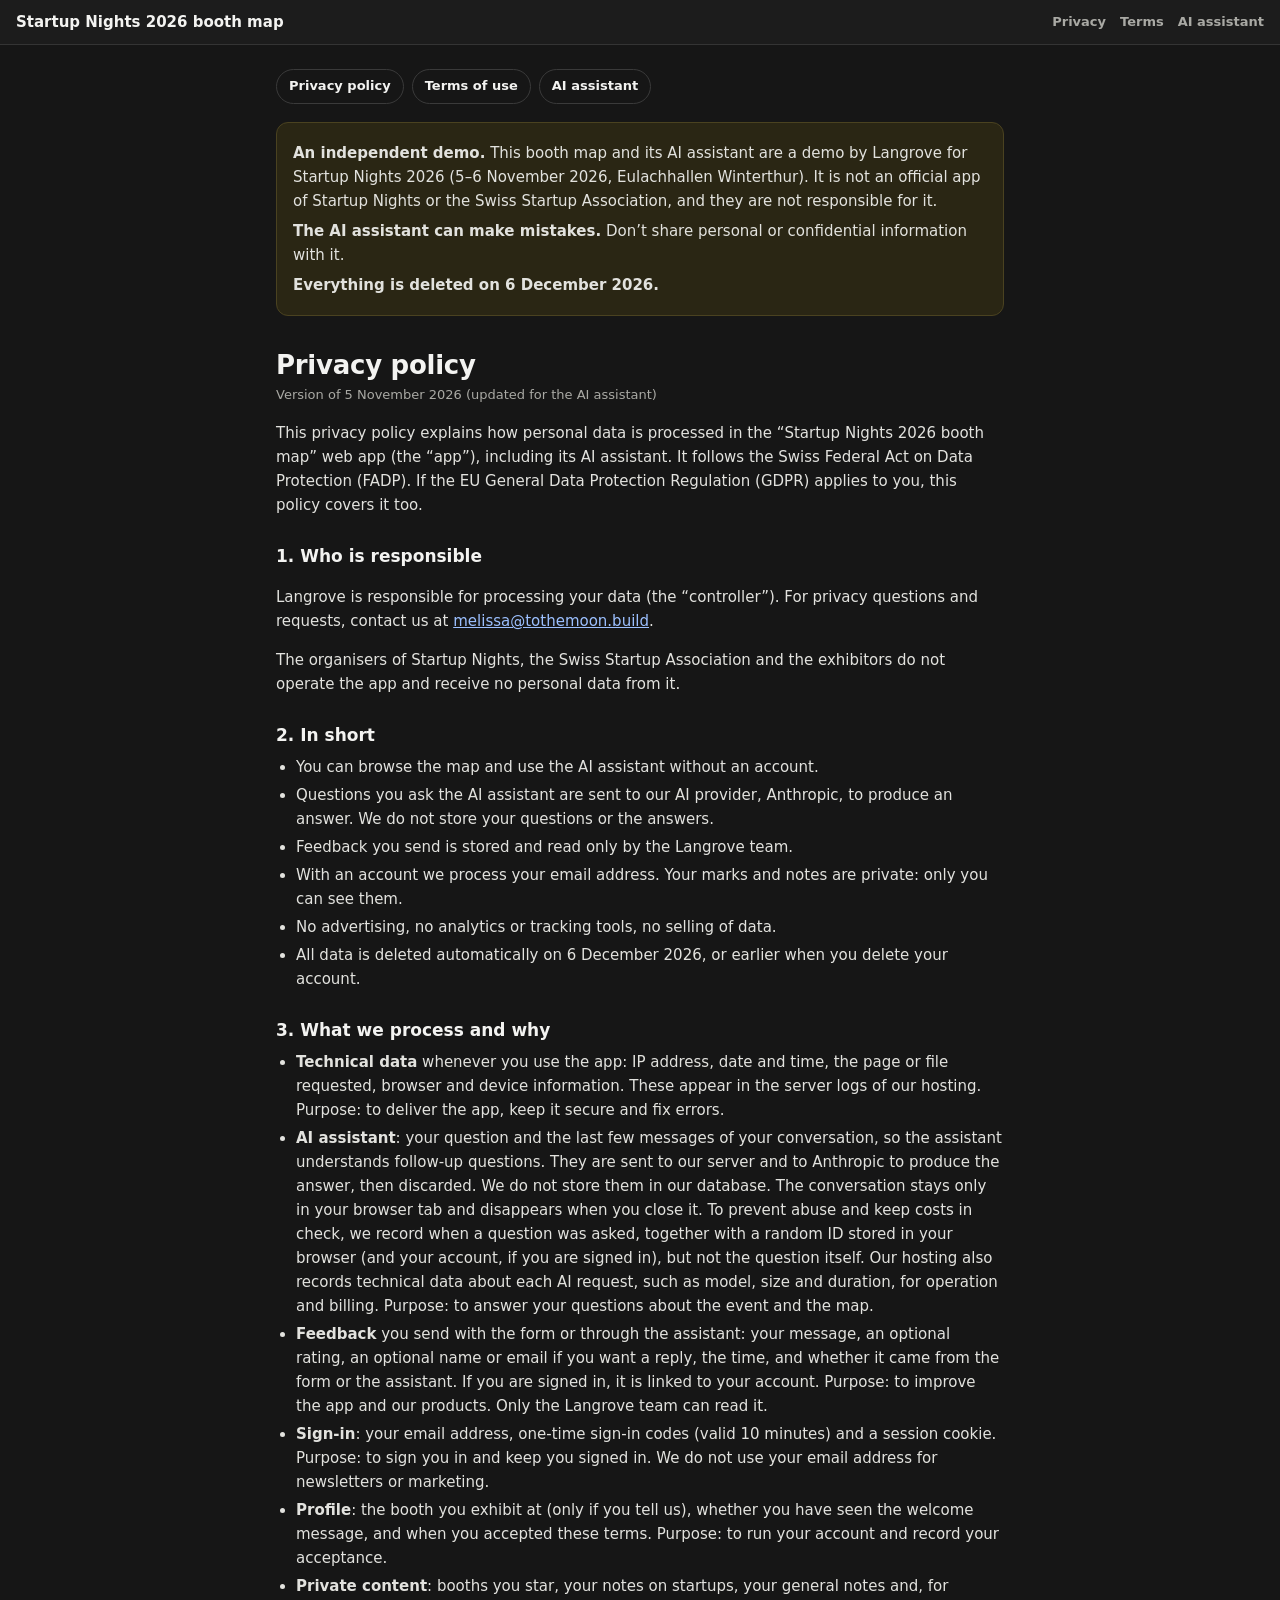
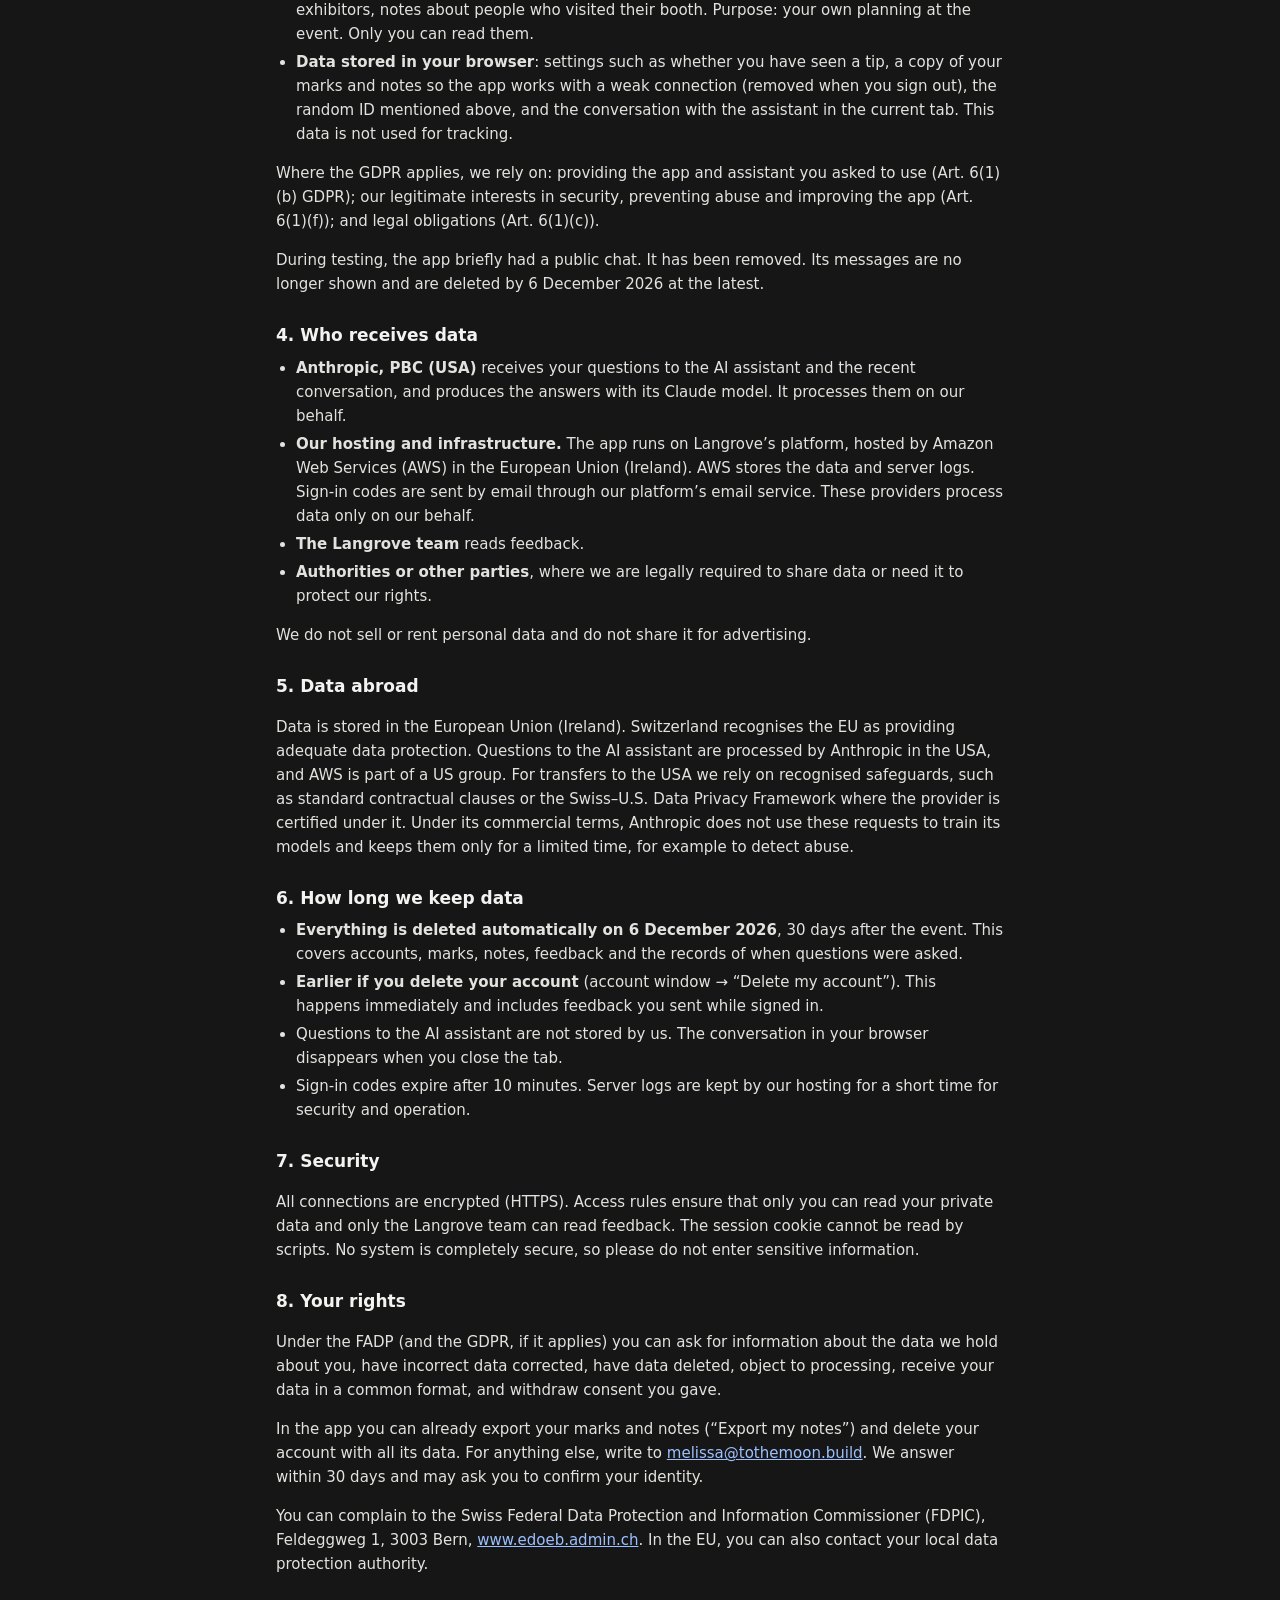
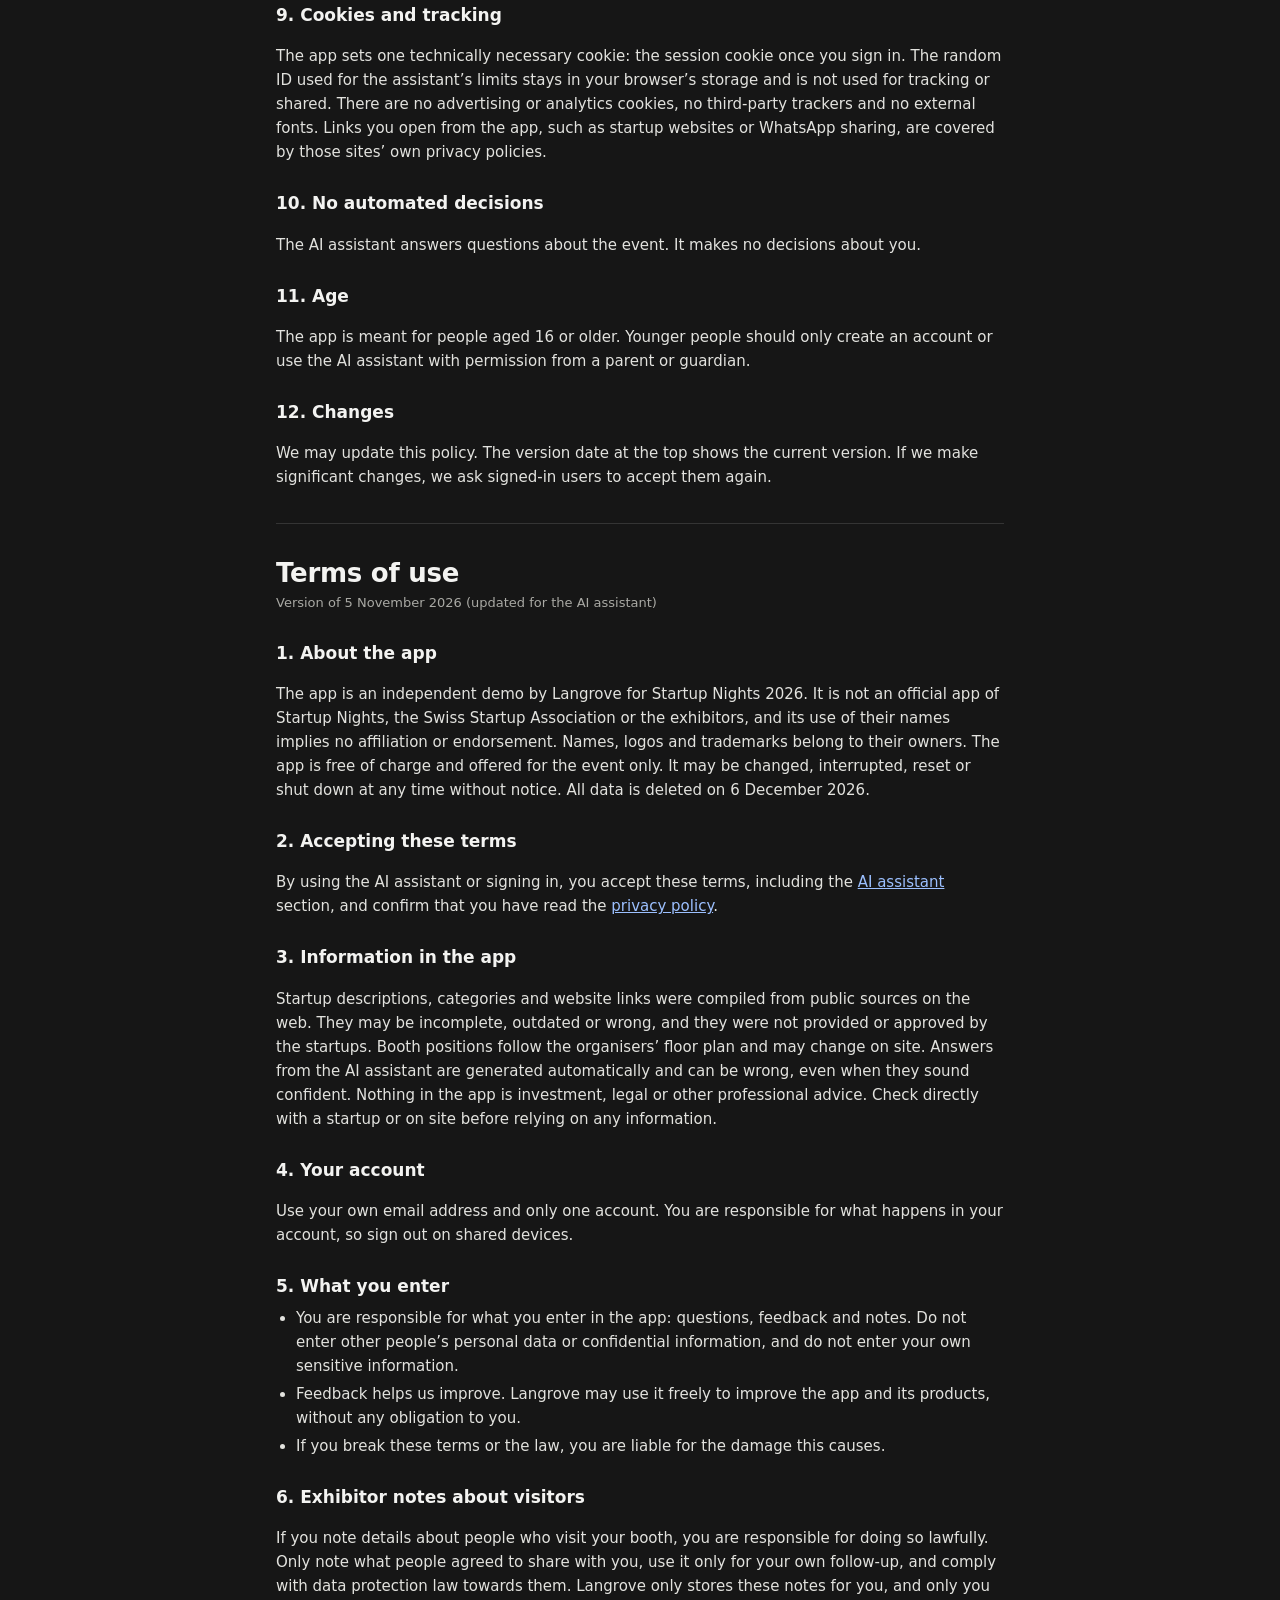
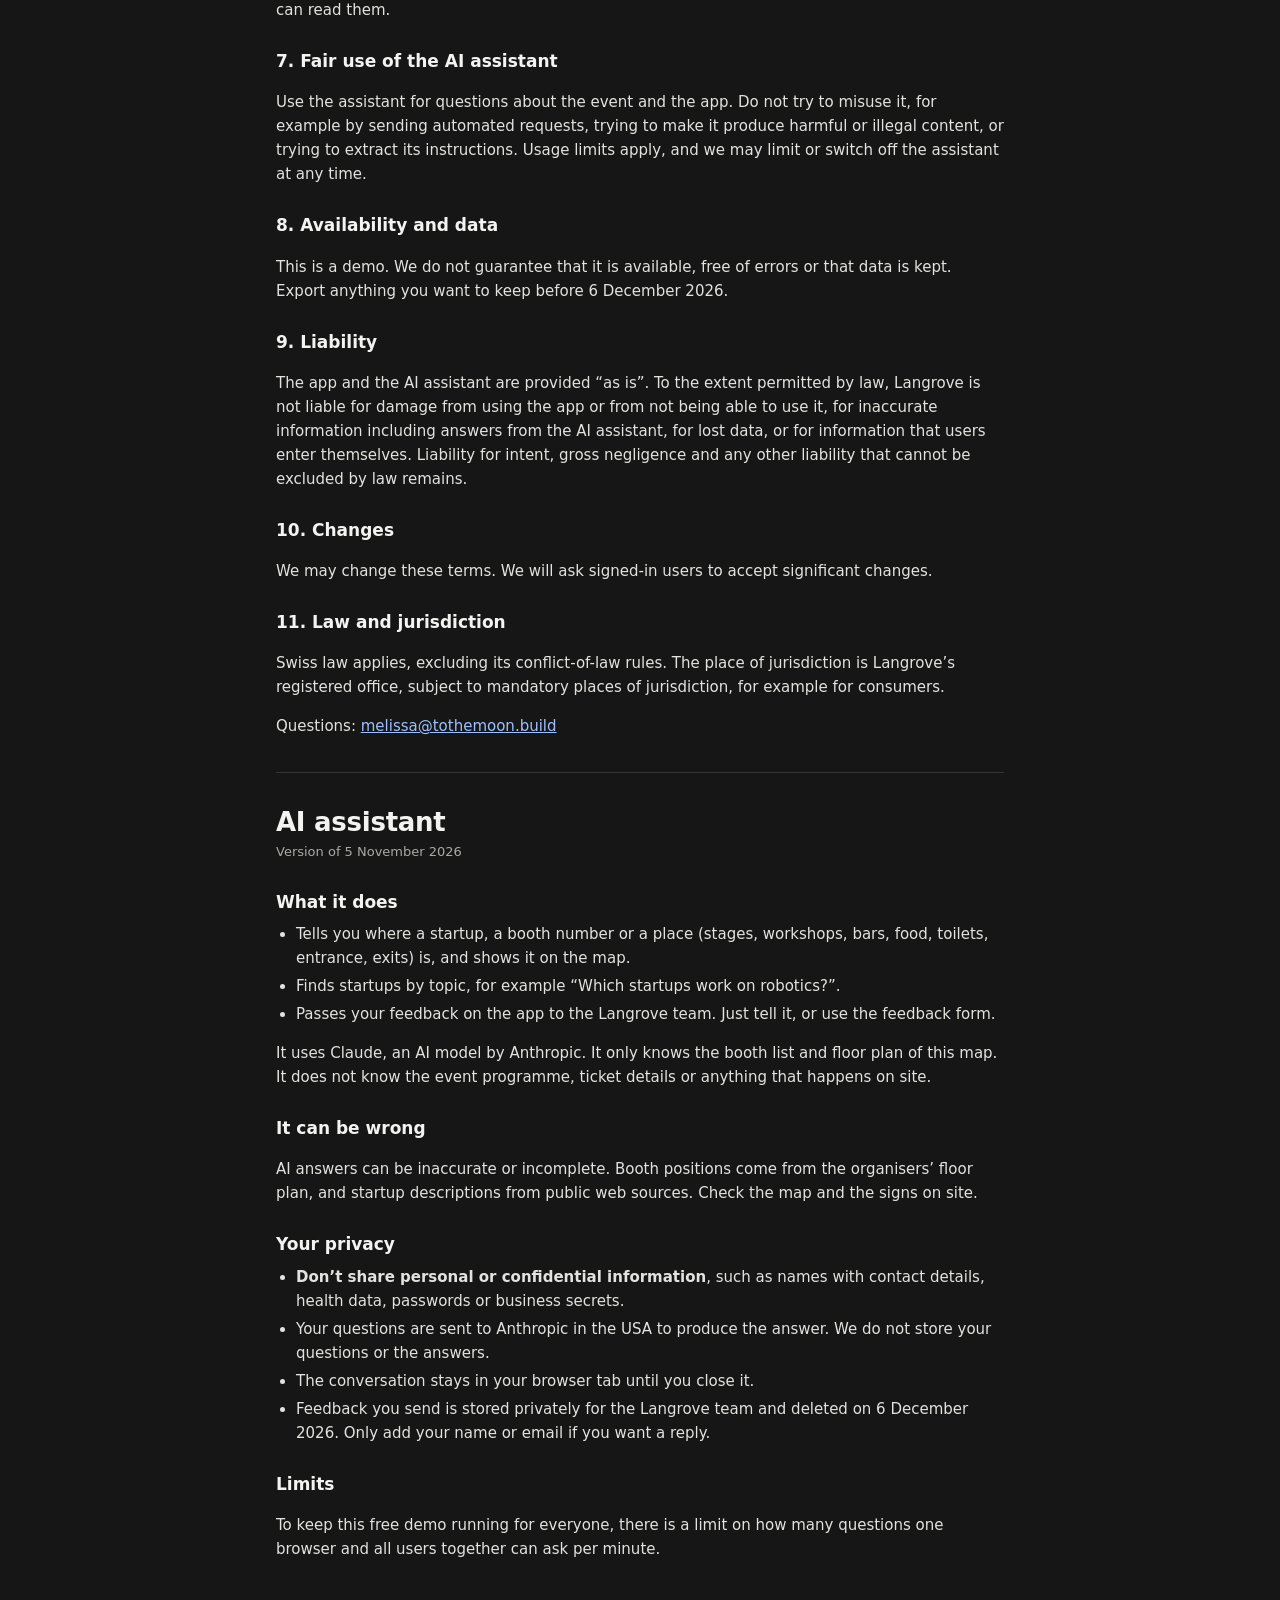
==== commit b163e29a: "Keep only the star (interested) mark, remove visited Booths are now only starred: the "Mark visited"" ====
--- a/site/legal.html
+++ b/site/legal.html
@@ -82,7 +82,7 @@
   <li><strong>Feedback</strong> you send with the form or through the assistant: your message, an optional rating, an optional name or email if you want a reply, the time, and whether it came from the form or the assistant. If you are signed in, it is linked to your account. Purpose: to improve the app and our products. Only the Langrove team can read it.</li>
   <li><strong>Sign-in</strong>: your email address, one-time sign-in codes (valid 10 minutes) and a session cookie. Purpose: to sign you in and keep you signed in. We do not use your email address for newsletters or marketing.</li>
   <li><strong>Profile</strong>: the booth you exhibit at (only if you tell us), whether you have seen the welcome message, and when you accepted these terms. Purpose: to run your account and record your acceptance.</li>
-  <li><strong>Private content</strong>: booths you mark as visited or starred, your notes on startups, your general notes and, for exhibitors, notes about people who visited their booth. Purpose: your own planning at the event. Only you can read them.</li>
+  <li><strong>Private content</strong>: booths you star, your notes on startups, your general notes and, for exhibitors, notes about people who visited their booth. Purpose: your own planning at the event. Only you can read them.</li>
   <li><strong>Data stored in your browser</strong>: settings such as whether you have seen a tip, a copy of your marks and notes so the app works with a weak connection (removed when you sign out), the random ID mentioned above, and the conversation with the assistant in the current tab. This data is not used for tracking.</li>
 </ul>
 <p>Where the GDPR applies, we rely on: providing the app and assistant you asked to use (Art. 6(1)(b) GDPR); our legitimate interests in security, preventing abuse and improving the app (Art. 6(1)(f)); and legal obligations (Art. 6(1)(c)).</p>
